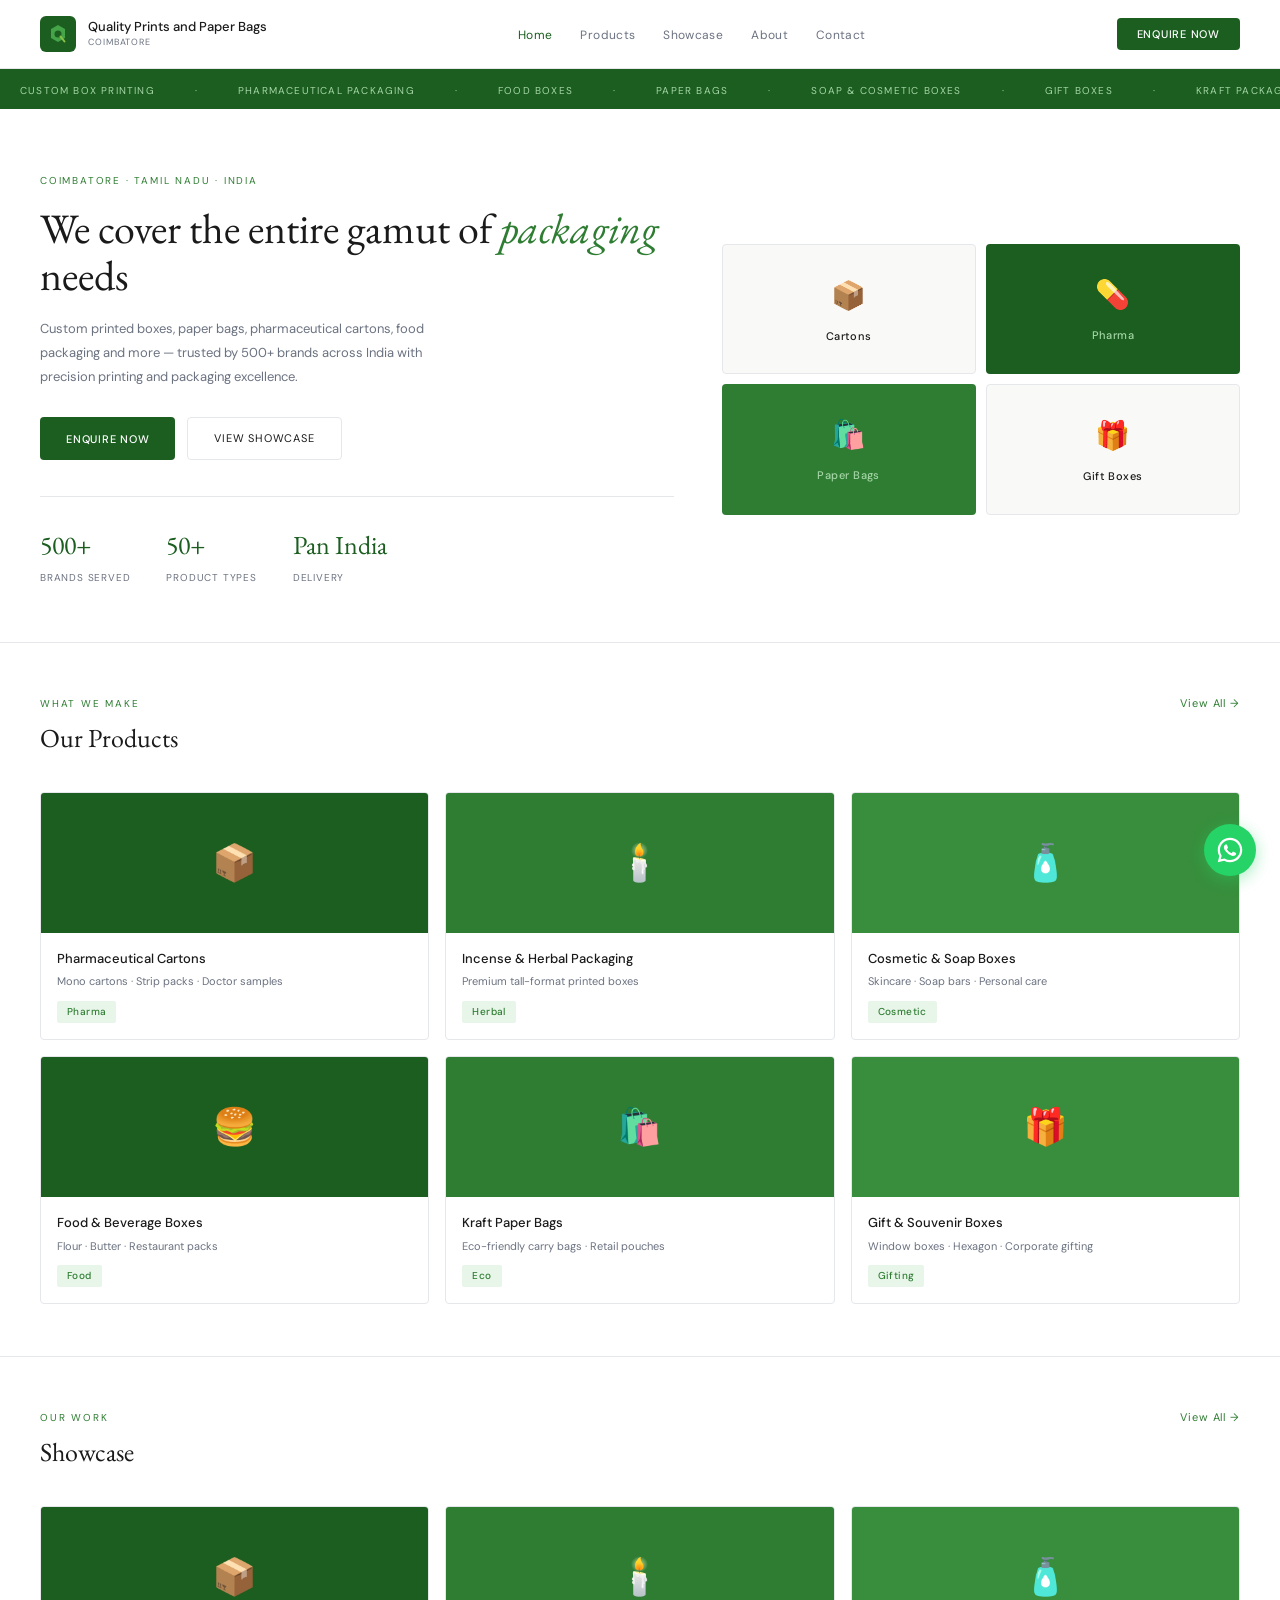
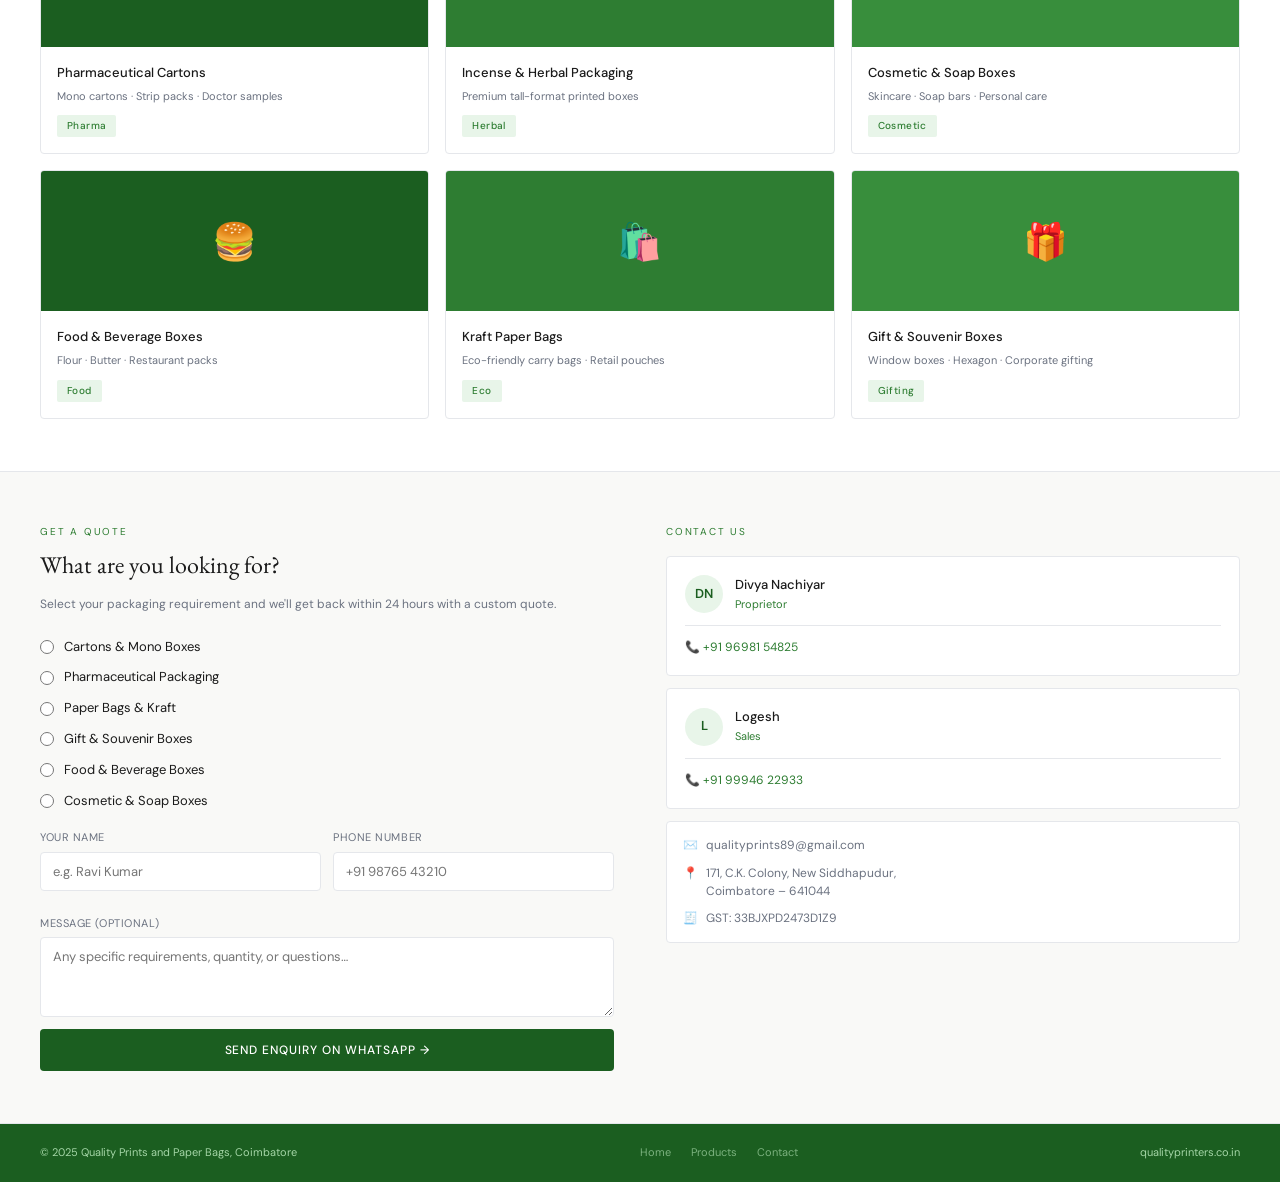
==== index.html @ d717780f "Redesign: multi-page site with products, showcase, about, contact" ====
<!DOCTYPE html>
<html lang="en">
<head>
<meta charset="UTF-8"/>
<meta name="viewport" content="width=device-width,initial-scale=1.0"/>
<title>Quality Prints and Paper Bags | Custom Packaging Coimbatore</title>
<meta name="description" content="Quality Prints and Paper Bags, Coimbatore — Custom printed boxes, pharmaceutical cartons, paper bags, food packaging and more. Trusted by 500+ brands across India."/>
<meta name="keywords" content="custom packaging coimbatore, printed boxes, pharmaceutical cartons, paper bags, kraft bags, gift boxes, food packaging, soap boxes, cosmetic boxes"/>
<meta property="og:title" content="Quality Prints and Paper Bags | Custom Packaging Coimbatore"/>
<meta property="og:description" content="Custom printed boxes, pharmaceutical cartons, paper bags and more — trusted by 500+ brands across India."/>
<meta property="og:type" content="website"/>
<meta property="og:url" content="https://qualityprinters.co.in/"/>
<meta property="og:image" content="https://qualityprinters.co.in/assets/images/og-cover.jpg"/>
<link rel="canonical" href="https://qualityprinters.co.in/"/>
<link href="https://fonts.googleapis.com/css2?family=EB+Garamond:ital,wght@0,400;0,500;1,400&family=DM+Sans:wght@300;400;500&display=swap" rel="stylesheet"/>
<link rel="stylesheet" href="assets/css/style.css"/>
</head>
<body>

<!-- NAV -->
<nav>
  <a class="nav-logo" href="index.html">
    <div class="logo-mark">
      <svg viewBox="0 0 22 22" fill="none" aria-hidden="true">
        <path d="M11 2L18 6V15L11 19L4 15V6Z" fill="#4CAF50" opacity="0.85"/>
        <circle cx="11" cy="11" r="3.5" fill="#1B5E20"/>
        <path d="M13.5 13.5L17.5 18.5" stroke="#8BC34A" stroke-width="2" stroke-linecap="round"/>
      </svg>
    </div>
    <div class="brand-text">
      <div class="name">Quality Prints and Paper Bags</div>
      <div class="sub">Coimbatore</div>
    </div>
  </a>
  <ul class="nav-links">
    <li><a href="index.html">Home</a></li>
    <li><a href="products.html">Products</a></li>
    <li><a href="showcase.html">Showcase</a></li>
    <li><a href="about.html">About</a></li>
    <li><a href="contact.html">Contact</a></li>
  </ul>
  <button class="nav-cta" data-scroll="enquiry">Enquire Now</button>
  <button class="nav-hamburger" id="hamburger" aria-label="Open menu">
    <span></span><span></span><span></span>
  </button>
</nav>

<!-- MOBILE OVERLAY -->
<div class="nav-overlay" id="navOverlay">
  <a href="index.html">Home</a>
  <a href="products.html">Products</a>
  <a href="showcase.html">Showcase</a>
  <a href="about.html">About</a>
  <a href="contact.html">Contact</a>
  <a href="contact.html" class="nav-cta">Enquire Now</a>
</div>

<!-- TICKER -->
<div class="ticker" aria-hidden="true">
  <div class="ticker-inner">
    <span>Custom Box Printing</span><span>·</span>
    <span>Pharmaceutical Packaging</span><span>·</span>
    <span>Food Boxes</span><span>·</span>
    <span>Paper Bags</span><span>·</span>
    <span>Soap &amp; Cosmetic Boxes</span><span>·</span>
    <span>Gift Boxes</span><span>·</span>
    <span>Kraft Packaging</span><span>·</span>
    <span>Enterprise Bulk Orders</span><span>·</span>
    <!-- duplicate for seamless loop -->
    <span>Custom Box Printing</span><span>·</span>
    <span>Pharmaceutical Packaging</span><span>·</span>
    <span>Food Boxes</span><span>·</span>
    <span>Paper Bags</span><span>·</span>
    <span>Soap &amp; Cosmetic Boxes</span><span>·</span>
    <span>Gift Boxes</span><span>·</span>
    <span>Kraft Packaging</span><span>·</span>
    <span>Enterprise Bulk Orders</span><span>·</span>
  </div>
</div>

<!-- HERO -->
<section class="hero">
  <div>
    <div class="hero-label">Coimbatore · Tamil Nadu · India</div>
    <h1>We cover the entire gamut of <em>packaging</em> needs</h1>
    <p>Custom printed boxes, paper bags, pharmaceutical cartons, food packaging and more — trusted by 500+ brands across India with precision printing and packaging excellence.</p>
    <div class="hero-btns">
      <button class="btn-fill" data-scroll="enquiry">Enquire Now</button>
      <a class="btn-outline" href="showcase.html">View Showcase</a>
    </div>
    <div class="hero-stats">
      <div><div class="stat-num">500+</div><div class="stat-label">Brands Served</div></div>
      <div><div class="stat-num">50+</div><div class="stat-label">Product Types</div></div>
      <div><div class="stat-num">Pan India</div><div class="stat-label">Delivery</div></div>
    </div>
  </div>
  <div class="hero-tiles" aria-hidden="true">
    <div class="tile light"><div class="tile-icon">📦</div><div class="tile-label">Cartons</div></div>
    <div class="tile dark1"><div class="tile-icon">💊</div><div class="tile-label">Pharma</div></div>
    <div class="tile dark2"><div class="tile-icon">🛍️</div><div class="tile-label">Paper Bags</div></div>
    <div class="tile light"><div class="tile-icon">🎁</div><div class="tile-label">Gift Boxes</div></div>
  </div>
</section>

<!-- PRODUCTS PREVIEW -->
<section class="showcase" id="products">
  <div class="section-header">
    <div>
      <div class="section-label">What We Make</div>
      <div class="section-title">Our Products</div>
    </div>
    <a class="view-all" href="products.html">View All →</a>
  </div>
  <div class="card-grid">
    <div class="product-card">
      <div class="card-img" style="background:#1B5E20;">📦</div>
      <div class="card-body">
        <div class="card-title">Pharmaceutical Cartons</div>
        <div class="card-sub">Mono cartons · Strip packs · Doctor samples</div>
        <span class="card-tag">Pharma</span>
      </div>
    </div>
    <div class="product-card">
      <div class="card-img" style="background:#2E7D32;">🕯️</div>
      <div class="card-body">
        <div class="card-title">Incense &amp; Herbal Packaging</div>
        <div class="card-sub">Premium tall-format printed boxes</div>
        <span class="card-tag">Herbal</span>
      </div>
    </div>
    <div class="product-card">
      <div class="card-img" style="background:#388E3C;">🧴</div>
      <div class="card-body">
        <div class="card-title">Cosmetic &amp; Soap Boxes</div>
        <div class="card-sub">Skincare · Soap bars · Personal care</div>
        <span class="card-tag">Cosmetic</span>
      </div>
    </div>
    <div class="product-card">
      <div class="card-img" style="background:#1B5E20;">🍔</div>
      <div class="card-body">
        <div class="card-title">Food &amp; Beverage Boxes</div>
        <div class="card-sub">Flour · Butter · Restaurant packs</div>
        <span class="card-tag">Food</span>
      </div>
    </div>
    <div class="product-card">
      <div class="card-img" style="background:#2E7D32;">🛍️</div>
      <div class="card-body">
        <div class="card-title">Kraft Paper Bags</div>
        <div class="card-sub">Eco-friendly carry bags · Retail pouches</div>
        <span class="card-tag">Eco</span>
      </div>
    </div>
    <div class="product-card">
      <div class="card-img" style="background:#388E3C;">🎁</div>
      <div class="card-body">
        <div class="card-title">Gift &amp; Souvenir Boxes</div>
        <div class="card-sub">Window boxes · Hexagon · Corporate gifting</div>
        <span class="card-tag">Gifting</span>
      </div>
    </div>
  </div>
</section>

<!-- SHOWCASE PREVIEW -->
<section class="showcase" id="showcase">
  <div class="section-header">
    <div>
      <div class="section-label">Our Work</div>
      <div class="section-title">Showcase</div>
    </div>
    <a class="view-all" href="showcase.html">View All →</a>
  </div>
  <div class="card-grid">
    <div class="product-card">
      <div class="card-img" style="background:#1B5E20;">📦</div>
      <div class="card-body">
        <div class="card-title">Pharmaceutical Cartons</div>
        <div class="card-sub">Mono cartons · Strip packs · Doctor samples</div>
        <span class="card-tag">Pharma</span>
      </div>
    </div>
    <div class="product-card">
      <div class="card-img" style="background:#2E7D32;">🕯️</div>
      <div class="card-body">
        <div class="card-title">Incense &amp; Herbal Packaging</div>
        <div class="card-sub">Premium tall-format printed boxes</div>
        <span class="card-tag">Herbal</span>
      </div>
    </div>
    <div class="product-card">
      <div class="card-img" style="background:#388E3C;">🧴</div>
      <div class="card-body">
        <div class="card-title">Cosmetic &amp; Soap Boxes</div>
        <div class="card-sub">Skincare · Soap bars · Personal care</div>
        <span class="card-tag">Cosmetic</span>
      </div>
    </div>
    <div class="product-card">
      <div class="card-img" style="background:#1B5E20;">🍔</div>
      <div class="card-body">
        <div class="card-title">Food &amp; Beverage Boxes</div>
        <div class="card-sub">Flour · Butter · Restaurant packs</div>
        <span class="card-tag">Food</span>
      </div>
    </div>
    <div class="product-card">
      <div class="card-img" style="background:#2E7D32;">🛍️</div>
      <div class="card-body">
        <div class="card-title">Kraft Paper Bags</div>
        <div class="card-sub">Eco-friendly carry bags · Retail pouches</div>
        <span class="card-tag">Eco</span>
      </div>
    </div>
    <div class="product-card">
      <div class="card-img" style="background:#388E3C;">🎁</div>
      <div class="card-body">
        <div class="card-title">Gift &amp; Souvenir Boxes</div>
        <div class="card-sub">Window boxes · Hexagon · Corporate gifting</div>
        <span class="card-tag">Gifting</span>
      </div>
    </div>
  </div>
</section>

<!-- ENQUIRY -->
<section class="enquiry" id="enquiry">
  <div class="enq-form">
    <div class="section-label">Get a Quote</div>
    <h2>What are you looking for?</h2>
    <p>Select your packaging requirement and we'll get back within 24 hours with a custom quote.</p>
    <form id="enquiryForm" novalidate>
      <div class="radio-list">
        <label><input type="radio" name="cat" value="Cartons &amp; Mono Boxes"> Cartons &amp; Mono Boxes</label>
        <label><input type="radio" name="cat" value="Pharmaceutical Packaging"> Pharmaceutical Packaging</label>
        <label><input type="radio" name="cat" value="Paper Bags &amp; Kraft"> Paper Bags &amp; Kraft</label>
        <label><input type="radio" name="cat" value="Gift &amp; Souvenir Boxes"> Gift &amp; Souvenir Boxes</label>
        <label><input type="radio" name="cat" value="Food &amp; Beverage Boxes"> Food &amp; Beverage Boxes</label>
        <label><input type="radio" name="cat" value="Cosmetic &amp; Soap Boxes"> Cosmetic &amp; Soap Boxes</label>
      </div>
      <div class="form-row">
        <div class="form-group">
          <label for="enqName">Your Name</label>
          <input type="text" id="enqName" placeholder="e.g. Ravi Kumar" required/>
        </div>
        <div class="form-group">
          <label for="enqPhone">Phone Number</label>
          <input type="tel" id="enqPhone" placeholder="+91 98765 43210"/>
        </div>
      </div>
      <div class="form-group">
        <label for="enqMsg">Message (optional)</label>
        <textarea id="enqMsg" placeholder="Any specific requirements, quantity, or questions…"></textarea>
      </div>
      <button type="submit" class="enq-submit">Send Enquiry on WhatsApp →</button>
    </form>
  </div>
  <div class="contact-col">
    <div class="section-label">Contact Us</div>
    <div class="person-card">
      <div class="person-top">
        <div class="avatar">DN</div>
        <div>
          <div class="person-name">Divya Nachiyar</div>
          <div class="person-role">Proprietor</div>
        </div>
      </div>
      <div class="contact-detail">
        📞 <a href="tel:+919698154825">+91 96981 54825</a>
      </div>
    </div>
    <div class="person-card">
      <div class="person-top">
        <div class="avatar">L</div>
        <div>
          <div class="person-name">Logesh</div>
          <div class="person-role">Sales</div>
        </div>
      </div>
      <div class="contact-detail">
        📞 <a href="tel:+919994622933">+91 99946 22933</a>
      </div>
    </div>
    <div class="info-card">
      <div class="info-row">✉️ <span><a href="mailto:qualityprints89@gmail.com">qualityprints89@gmail.com</a></span></div>
      <div class="info-row">📍 <span>171, C.K. Colony, New Siddhapudur,<br>Coimbatore – 641044</span></div>
      <div class="info-row">🧾 <span>GST: 33BJXPD2473D1Z9</span></div>
    </div>
  </div>
</section>

<!-- FOOTER -->
<footer>
  <div class="copy">© 2025 Quality Prints and Paper Bags, Coimbatore</div>
  <div class="footer-middle">
    <a class="footer-link" href="index.html">Home</a>
    <a class="footer-link" href="products.html">Products</a>
    <a class="footer-link" href="contact.html">Contact</a>
  </div>
  <div class="domain">qualityprinters.co.in</div>
</footer>

<!-- FLOATING WHATSAPP -->
<a class="wa-float" href="https://wa.me/919698154825" target="_blank" rel="noopener" aria-label="Chat on WhatsApp">
  <svg viewBox="0 0 32 32" xmlns="http://www.w3.org/2000/svg">
    <path d="M16 2C8.268 2 2 8.268 2 16c0 2.494.658 4.833 1.806 6.858L2 30l7.348-1.778A13.93 13.93 0 0016 30c7.732 0 14-6.268 14-14S23.732 2 16 2zm0 25.5a11.44 11.44 0 01-5.838-1.601l-.42-.25-4.36 1.055 1.085-4.25-.274-.436A11.453 11.453 0 014.5 16C4.5 9.648 9.648 4.5 16 4.5S27.5 9.648 27.5 16 22.352 27.5 16 27.5zm6.29-8.48c-.344-.172-2.04-1.006-2.355-1.12-.315-.115-.545-.172-.775.173-.23.344-.888 1.12-1.09 1.35-.2.23-.4.258-.744.086-.344-.172-1.452-.535-2.765-1.705-1.022-.912-1.712-2.038-1.912-2.382-.2-.344-.021-.53.15-.701.155-.155.344-.402.516-.603.172-.201.23-.344.344-.573.115-.23.058-.43-.029-.602-.086-.172-.775-1.87-1.062-2.562-.28-.672-.563-.58-.775-.59-.2-.009-.43-.011-.66-.011-.23 0-.602.086-.917.43-.315.344-1.204 1.176-1.204 2.868s1.232 3.327 1.404 3.556c.172.23 2.426 3.703 5.877 5.193.82.354 1.46.566 1.96.724.823.262 1.572.225 2.164.137.66-.099 2.04-.833 2.328-1.637.287-.803.287-1.492.2-1.636-.086-.143-.315-.23-.66-.402z"/>
  </svg>
</a>

<script src="assets/js/main.js"></script>
</body>
</html>
---- assets/css/style.css ----
/* ============================================================
   Quality Prints and Paper Bags — Main Stylesheet
   ============================================================ */

/* RESET & BASE */
*,*::before,*::after{box-sizing:border-box;margin:0;padding:0}

:root{
  --green:#1B5E20;
  --green2:#2E7D32;
  --green3:#388E3C;
  --greenlight:#E8F5E9;
  --greenmid:#A5D6A7;
  --text:#1a1a1a;
  --muted:#6b7280;
  --border:#e5e7eb;
  --bg:#f9f9f7;
  --white:#ffffff;
  --shadow:0 1px 3px rgba(0,0,0,.08),0 4px 16px rgba(0,0,0,.04);
  --radius:4px;
  --transition:0.2s ease;
}

html{scroll-behavior:smooth}
body{
  font-family:'EB Garamond',Georgia,serif;
  color:var(--text);
  background:var(--white);
  line-height:1.6;
  -webkit-font-smoothing:antialiased;
}

img{max-width:100%;height:auto;display:block}
a{text-decoration:none;color:inherit}

/* UTILITY */
.container{max-width:1140px;margin:0 auto;padding:0 40px}
.section-label{
  font-family:'DM Sans',sans-serif;
  font-size:10px;
  letter-spacing:0.18em;
  color:var(--green2);
  text-transform:uppercase;
  margin-bottom:6px;
}
.section-title{font-size:26px;font-weight:400;color:var(--text)}
.section-header{display:flex;justify-content:space-between;align-items:baseline;margin-bottom:32px}
.view-all{
  font-family:'DM Sans',sans-serif;
  font-size:11px;
  color:var(--green2);
  letter-spacing:0.08em;
  cursor:pointer;
  transition:opacity var(--transition);
}
.view-all:hover{opacity:0.7}

/* BUTTONS */
.btn-fill{
  background:var(--green);
  color:var(--white);
  font-family:'DM Sans',sans-serif;
  font-weight:500;
  font-size:11px;
  padding:12px 26px;
  letter-spacing:0.07em;
  border:none;
  cursor:pointer;
  text-transform:uppercase;
  border-radius:var(--radius);
  transition:background var(--transition);
  display:inline-block;
}
.btn-fill:hover{background:var(--green2)}

.btn-outline{
  background:transparent;
  color:var(--text);
  font-family:'DM Sans',sans-serif;
  font-size:11px;
  padding:12px 26px;
  letter-spacing:0.07em;
  border:1px solid var(--border);
  cursor:pointer;
  text-transform:uppercase;
  border-radius:var(--radius);
  transition:border-color var(--transition),color var(--transition);
  display:inline-block;
}
.btn-outline:hover{border-color:var(--green);color:var(--green)}

/* ============================================================
   NAV
   ============================================================ */
nav{
  display:flex;
  align-items:center;
  justify-content:space-between;
  padding:16px 40px;
  border-bottom:1px solid var(--border);
  background:var(--white);
  position:sticky;
  top:0;
  z-index:100;
}
.nav-logo{display:flex;align-items:center;gap:12px;text-decoration:none}
.logo-mark{
  width:36px;height:36px;
  background:var(--green);
  border-radius:6px;
  display:flex;align-items:center;justify-content:center;
  flex-shrink:0;
}
.logo-mark svg{width:22px;height:22px}
.brand-text .name{
  font-family:'DM Sans',sans-serif;
  font-weight:500;font-size:13px;
  color:var(--text);line-height:1.2;
}
.brand-text .sub{
  font-family:'DM Sans',sans-serif;
  font-size:9px;color:var(--muted);
  letter-spacing:0.1em;text-transform:uppercase;
}
.nav-links{display:flex;gap:28px;list-style:none}
.nav-links a{
  font-family:'DM Sans',sans-serif;
  font-size:12px;color:var(--muted);
  letter-spacing:0.03em;
  transition:color var(--transition);
}
.nav-links a:hover,.nav-links a.active{color:var(--green)}
.nav-cta{
  background:var(--green);color:var(--white);
  font-family:'DM Sans',sans-serif;font-weight:500;
  font-size:11px;padding:9px 20px;
  letter-spacing:0.07em;border:none;
  cursor:pointer;text-transform:uppercase;
  border-radius:var(--radius);
  transition:background var(--transition);
}
.nav-cta:hover{background:var(--green2)}

/* Hamburger */
.nav-hamburger{
  display:none;
  flex-direction:column;gap:5px;
  cursor:pointer;padding:4px;background:none;border:none;
}
.nav-hamburger span{
  display:block;width:22px;height:2px;
  background:var(--text);border-radius:2px;
  transition:transform var(--transition),opacity var(--transition);
}
.nav-hamburger.open span:nth-child(1){transform:translateY(7px) rotate(45deg)}
.nav-hamburger.open span:nth-child(2){opacity:0}
.nav-hamburger.open span:nth-child(3){transform:translateY(-7px) rotate(-45deg)}

/* Mobile overlay */
.nav-overlay{
  display:none;
  position:fixed;inset:0;
  background:var(--white);
  z-index:99;
  flex-direction:column;
  align-items:center;
  justify-content:center;
  gap:36px;
}
.nav-overlay.open{display:flex}
.nav-overlay a{
  font-family:'EB Garamond',serif;
  font-size:28px;color:var(--text);
  transition:color var(--transition);
}
.nav-overlay a:hover{color:var(--green)}
.nav-overlay .nav-cta{font-size:13px;padding:14px 36px}

/* ============================================================
   TICKER
   ============================================================ */
.ticker{background:var(--green);padding:7px 0;overflow:hidden;white-space:nowrap}
.ticker-inner{
  display:inline-flex;
  animation:ticker-scroll 32s linear infinite;
}
.ticker-inner:hover{animation-play-state:paused}
.ticker span{
  font-family:'DM Sans',sans-serif;
  font-size:10px;color:var(--greenmid);
  letter-spacing:0.12em;text-transform:uppercase;
  padding:0 20px;
}
@keyframes ticker-scroll{
  0%{transform:translateX(0)}
  100%{transform:translateX(-50%)}
}

/* ============================================================
   HERO
   ============================================================ */
.hero{
  display:grid;
  grid-template-columns:1.1fr 0.9fr;
  gap:48px;align-items:center;
  padding:64px 40px 56px;
  border-bottom:1px solid var(--border);
}
.hero-label{
  font-family:'DM Sans',sans-serif;
  font-size:10px;letter-spacing:0.18em;
  color:var(--green2);text-transform:uppercase;
  margin-bottom:16px;
}
.hero h1{font-size:42px;font-weight:400;line-height:1.12;color:var(--text);margin-bottom:18px}
.hero h1 em{color:var(--green2);font-style:italic}
.hero > div > p{
  font-family:'DM Sans',sans-serif;
  font-size:13px;color:var(--muted);
  line-height:1.85;margin-bottom:28px;max-width:420px;
}
.hero-btns{display:flex;gap:12px;flex-wrap:wrap}
.hero-stats{
  display:flex;gap:36px;
  margin-top:36px;padding-top:28px;
  border-top:1px solid var(--border);
  flex-wrap:wrap;
}
.stat-num{font-size:26px;font-weight:400;color:var(--green)}
.stat-label{
  font-family:'DM Sans',sans-serif;
  font-size:10px;color:var(--muted);
  letter-spacing:0.08em;text-transform:uppercase;margin-top:3px;
}
.hero-tiles{display:grid;grid-template-columns:1fr 1fr;gap:10px}
.tile{border-radius:var(--radius);padding:28px 14px;text-align:center}
.tile.light{background:var(--bg);border:1px solid var(--border)}
.tile.dark1{background:var(--green)}
.tile.dark2{background:var(--green2)}
.tile.dark3{background:var(--green3)}
.tile-icon{font-size:28px;margin-bottom:10px}
.tile-label{
  font-family:'DM Sans',sans-serif;
  font-size:11px;font-weight:500;letter-spacing:0.04em;
}
.tile.light .tile-label{color:var(--text)}
.tile.dark1 .tile-label,.tile.dark2 .tile-label,.tile.dark3 .tile-label{color:var(--greenmid)}

/* ============================================================
   PRODUCT / SHOWCASE CARDS
   ============================================================ */
.card-grid{display:grid;grid-template-columns:repeat(3,1fr);gap:16px}

.product-card{
  border:1px solid var(--border);
  border-radius:var(--radius);
  overflow:hidden;
  transition:box-shadow var(--transition),transform var(--transition);
}
.product-card:hover{box-shadow:var(--shadow);transform:translateY(-2px)}

.card-img{
  height:140px;
  display:flex;align-items:center;justify-content:center;
  font-size:36px;
}
.card-body{padding:16px}
.card-title{
  font-family:'DM Sans',sans-serif;
  font-size:13px;font-weight:500;
  color:var(--text);margin-bottom:4px;
}
.card-sub{font-family:'DM Sans',sans-serif;font-size:11px;color:var(--muted)}
.card-tag{
  display:inline-block;margin-top:10px;
  font-family:'DM Sans',sans-serif;
  font-size:10px;font-weight:500;
  color:var(--green2);background:var(--greenlight);
  padding:3px 10px;letter-spacing:0.04em;
  border-radius:2px;
}

/* ============================================================
   SHOWCASE SECTION
   ============================================================ */
.showcase{padding:52px 40px;border-bottom:1px solid var(--border)}

/* Filter buttons */
.filter-bar{display:flex;gap:8px;flex-wrap:wrap;margin-bottom:28px}
.filter-btn{
  font-family:'DM Sans',sans-serif;
  font-size:11px;letter-spacing:0.06em;
  padding:7px 16px;
  border:1px solid var(--border);
  background:var(--white);
  color:var(--muted);
  cursor:pointer;
  border-radius:var(--radius);
  transition:all var(--transition);
  text-transform:uppercase;
}
.filter-btn:hover,.filter-btn.active{
  background:var(--green);
  color:var(--white);
  border-color:var(--green);
}

/* ============================================================
   ENQUIRY SECTION
   ============================================================ */
.enquiry{
  display:grid;grid-template-columns:1fr 1fr;
  gap:52px;padding:52px 40px;
  background:var(--bg);border-bottom:1px solid var(--border);
}
.enq-form h2{font-size:24px;font-weight:400;color:var(--text);margin-bottom:10px}
.enq-form > p{
  font-family:'DM Sans',sans-serif;
  font-size:12px;color:var(--muted);
  line-height:1.7;margin-bottom:22px;
}
.radio-list{display:flex;flex-direction:column;gap:10px;margin-bottom:18px}
.radio-list label{
  font-family:'DM Sans',sans-serif;
  font-size:13px;color:var(--text);
  display:flex;align-items:center;gap:10px;cursor:pointer;
}
.radio-list input[type=radio]{accent-color:var(--green);width:14px;height:14px;flex-shrink:0}

.form-row{display:grid;grid-template-columns:1fr 1fr;gap:12px;margin-bottom:12px}
.form-group{display:flex;flex-direction:column;gap:5px;margin-bottom:12px}
.form-group label{
  font-family:'DM Sans',sans-serif;
  font-size:11px;color:var(--muted);letter-spacing:0.05em;text-transform:uppercase;
}
.form-group input,.form-group textarea{
  font-family:'DM Sans',sans-serif;font-size:13px;
  color:var(--text);background:var(--white);
  border:1px solid var(--border);
  padding:10px 12px;border-radius:var(--radius);
  outline:none;transition:border-color var(--transition);
  width:100%;
}
.form-group input:focus,.form-group textarea:focus{border-color:var(--green)}
.form-group textarea{resize:vertical;min-height:80px}

.enq-submit{
  width:100%;background:var(--green);color:var(--white);
  font-family:'DM Sans',sans-serif;font-weight:500;
  font-size:12px;padding:13px;
  letter-spacing:0.08em;border:none;
  cursor:pointer;text-transform:uppercase;
  border-radius:var(--radius);
  transition:background var(--transition);
}
.enq-submit:hover{background:var(--green2)}

/* Contact column */
.contact-col .section-label{margin-bottom:16px}
.person-card{
  background:var(--white);border:1px solid var(--border);
  border-radius:var(--radius);padding:18px;margin-bottom:12px;
}
.person-top{
  display:flex;align-items:center;gap:12px;
  padding-bottom:12px;margin-bottom:12px;
  border-bottom:1px solid var(--border);
}
.avatar{
  width:38px;height:38px;min-width:38px;
  border-radius:50%;background:var(--greenlight);
  display:flex;align-items:center;justify-content:center;
  font-family:'DM Sans',sans-serif;font-weight:600;
  font-size:13px;color:var(--green);
}
.person-name{font-family:'DM Sans',sans-serif;font-size:13px;font-weight:500;color:var(--text)}
.person-role{font-family:'DM Sans',sans-serif;font-size:11px;color:var(--green2)}
.contact-detail{font-family:'DM Sans',sans-serif;font-size:12px;color:var(--muted)}
.contact-detail a{color:var(--green2);transition:opacity var(--transition)}
.contact-detail a:hover{opacity:0.75}

.info-card{
  background:var(--white);border:1px solid var(--border);
  border-radius:var(--radius);padding:14px 16px;
  display:flex;flex-direction:column;gap:9px;
}
.info-row{
  font-family:'DM Sans',sans-serif;font-size:12px;
  color:var(--muted);display:flex;align-items:flex-start;gap:8px;
}
.info-row span{line-height:1.5}

/* ============================================================
   ABOUT PAGE
   ============================================================ */
.page-hero{
  padding:52px 40px 44px;
  border-bottom:1px solid var(--border);
  background:var(--bg);
}
.page-hero h1{font-size:36px;font-weight:400;color:var(--text);margin-bottom:12px}
.page-hero p{
  font-family:'DM Sans',sans-serif;font-size:13px;
  color:var(--muted);max-width:560px;line-height:1.8;
}

.about-story{
  display:grid;grid-template-columns:1fr 1fr;
  gap:52px;padding:52px 40px;
  border-bottom:1px solid var(--border);
  align-items:center;
}
.about-story-text h2{font-size:28px;font-weight:400;margin-bottom:16px}
.about-story-text p{
  font-family:'DM Sans',sans-serif;font-size:13px;
  color:var(--muted);line-height:1.85;margin-bottom:14px;
}
.about-visual{
  background:var(--greenlight);border-radius:var(--radius);
  padding:48px;text-align:center;font-size:64px;
}

.why-section{padding:52px 40px;background:var(--bg);border-bottom:1px solid var(--border)}
.why-grid{display:grid;grid-template-columns:repeat(4,1fr);gap:20px;margin-top:32px}
.why-card{
  background:var(--white);border:1px solid var(--border);
  border-radius:var(--radius);padding:24px 20px;
}
.why-icon{font-size:28px;margin-bottom:12px}
.why-title{
  font-family:'DM Sans',sans-serif;font-size:13px;font-weight:500;
  color:var(--text);margin-bottom:8px;
}
.why-text{font-family:'DM Sans',sans-serif;font-size:12px;color:var(--muted);line-height:1.7}

.team-section{padding:52px 40px;border-bottom:1px solid var(--border)}
.team-grid{display:grid;grid-template-columns:repeat(3,1fr);gap:20px;margin-top:32px}
.team-card{
  border:1px solid var(--border);border-radius:var(--radius);
  padding:28px 20px;text-align:center;
}
.team-avatar{
  width:64px;height:64px;border-radius:50%;
  background:var(--greenlight);
  display:flex;align-items:center;justify-content:center;
  font-family:'DM Sans',sans-serif;font-weight:600;
  font-size:20px;color:var(--green);
  margin:0 auto 14px;
}
.team-name{font-family:'DM Sans',sans-serif;font-size:14px;font-weight:500;margin-bottom:4px}
.team-role{font-family:'DM Sans',sans-serif;font-size:11px;color:var(--green2);margin-bottom:10px}
.team-info{font-family:'DM Sans',sans-serif;font-size:12px;color:var(--muted)}

/* ============================================================
   PRODUCTS PAGE
   ============================================================ */
.products-section{padding:52px 40px;border-bottom:1px solid var(--border)}
.product-card-full{
  border:1px solid var(--border);border-radius:var(--radius);
  overflow:hidden;margin-bottom:20px;
  display:grid;grid-template-columns:200px 1fr;
}
.product-card-full .card-img{height:auto;min-height:160px}
.product-card-full .card-body{padding:24px}
.product-desc{
  font-family:'DM Sans',sans-serif;font-size:12px;
  color:var(--muted);line-height:1.8;margin:10px 0 16px;
}
.product-features{
  list-style:none;display:flex;flex-wrap:wrap;gap:8px;margin-bottom:16px;
}
.product-features li{
  font-family:'DM Sans',sans-serif;font-size:11px;
  color:var(--green2);background:var(--greenlight);
  padding:3px 10px;border-radius:2px;
}
.btn-wa{
  background:#25D366;color:var(--white);
  font-family:'DM Sans',sans-serif;font-weight:500;
  font-size:11px;padding:10px 20px;
  letter-spacing:0.06em;border:none;
  cursor:pointer;text-transform:uppercase;
  border-radius:var(--radius);
  transition:background var(--transition);
  display:inline-flex;align-items:center;gap:8px;
}
.btn-wa:hover{background:#1ebe5d}

/* ============================================================
   FOOTER
   ============================================================ */
footer{
  background:var(--green);padding:20px 40px;
  display:flex;justify-content:space-between;align-items:center;
  flex-wrap:wrap;gap:12px;
}
footer .copy{font-family:'DM Sans',sans-serif;font-size:11px;color:var(--greenmid)}
footer .domain{font-family:'DM Sans',sans-serif;font-size:11px;color:var(--greenmid)}
.footer-middle{display:flex;gap:20px;align-items:center}
.footer-link{
  font-family:'DM Sans',sans-serif;font-size:11px;
  color:var(--greenmid);opacity:0.7;
  transition:opacity var(--transition);
}
.footer-link:hover{opacity:1}

/* ============================================================
   FLOATING WHATSAPP BUTTON
   ============================================================ */
.wa-float{
  position:fixed;bottom:24px;right:24px;
  width:52px;height:52px;border-radius:50%;
  background:#25D366;
  display:flex;align-items:center;justify-content:center;
  box-shadow:0 4px 16px rgba(37,211,102,0.4);
  z-index:200;
  cursor:pointer;
  transition:transform var(--transition),box-shadow var(--transition);
  text-decoration:none;
}
.wa-float:hover{transform:scale(1.08);box-shadow:0 6px 20px rgba(37,211,102,0.5)}
.wa-float svg{width:28px;height:28px;fill:var(--white)}

/* ============================================================
   PAGE SECTIONS — products.html hero, contact.html map area
   ============================================================ */
.map-placeholder{
  background:var(--greenlight);
  border:1px solid var(--border);
  border-radius:var(--radius);
  height:220px;
  display:flex;align-items:center;justify-content:center;
  font-family:'DM Sans',sans-serif;font-size:13px;
  color:var(--muted);text-align:center;
  margin-top:12px;
}

/* ============================================================
   RESPONSIVE
   ============================================================ */
@media(max-width:900px){
  .why-grid{grid-template-columns:repeat(2,1fr)}
  .team-grid{grid-template-columns:1fr 1fr}
}

@media(max-width:768px){
  nav{padding:14px 20px}
  .nav-links,.nav-cta{display:none}
  .nav-hamburger{display:flex}

  .hero{
    grid-template-columns:1fr;
    padding:36px 20px 40px;
    gap:32px;
  }
  .hero h1{font-size:30px}
  .hero-stats{gap:24px}

  .showcase,.products-section,.enquiry,
  .about-story,.why-section,.team-section,
  .page-hero{padding:36px 20px}

  .card-grid{grid-template-columns:repeat(2,1fr)}

  .enquiry{
    grid-template-columns:1fr;
    gap:32px;
  }
  .about-story{grid-template-columns:1fr}
  .about-visual{display:none}
  .why-grid{grid-template-columns:1fr 1fr}
  .team-grid{grid-template-columns:1fr}

  .product-card-full{grid-template-columns:1fr}
  .product-card-full .card-img{height:120px}

  .form-row{grid-template-columns:1fr}

  footer{padding:16px 20px;flex-direction:column;text-align:center}
  .footer-middle{justify-content:center}
}

@media(max-width:480px){
  .card-grid{grid-template-columns:1fr}
  .hero-tiles{grid-template-columns:1fr 1fr}
  .why-grid{grid-template-columns:1fr}
  .hero-btns{flex-direction:column}
  .hero-btns .btn-fill,.hero-btns .btn-outline{text-align:center}
}
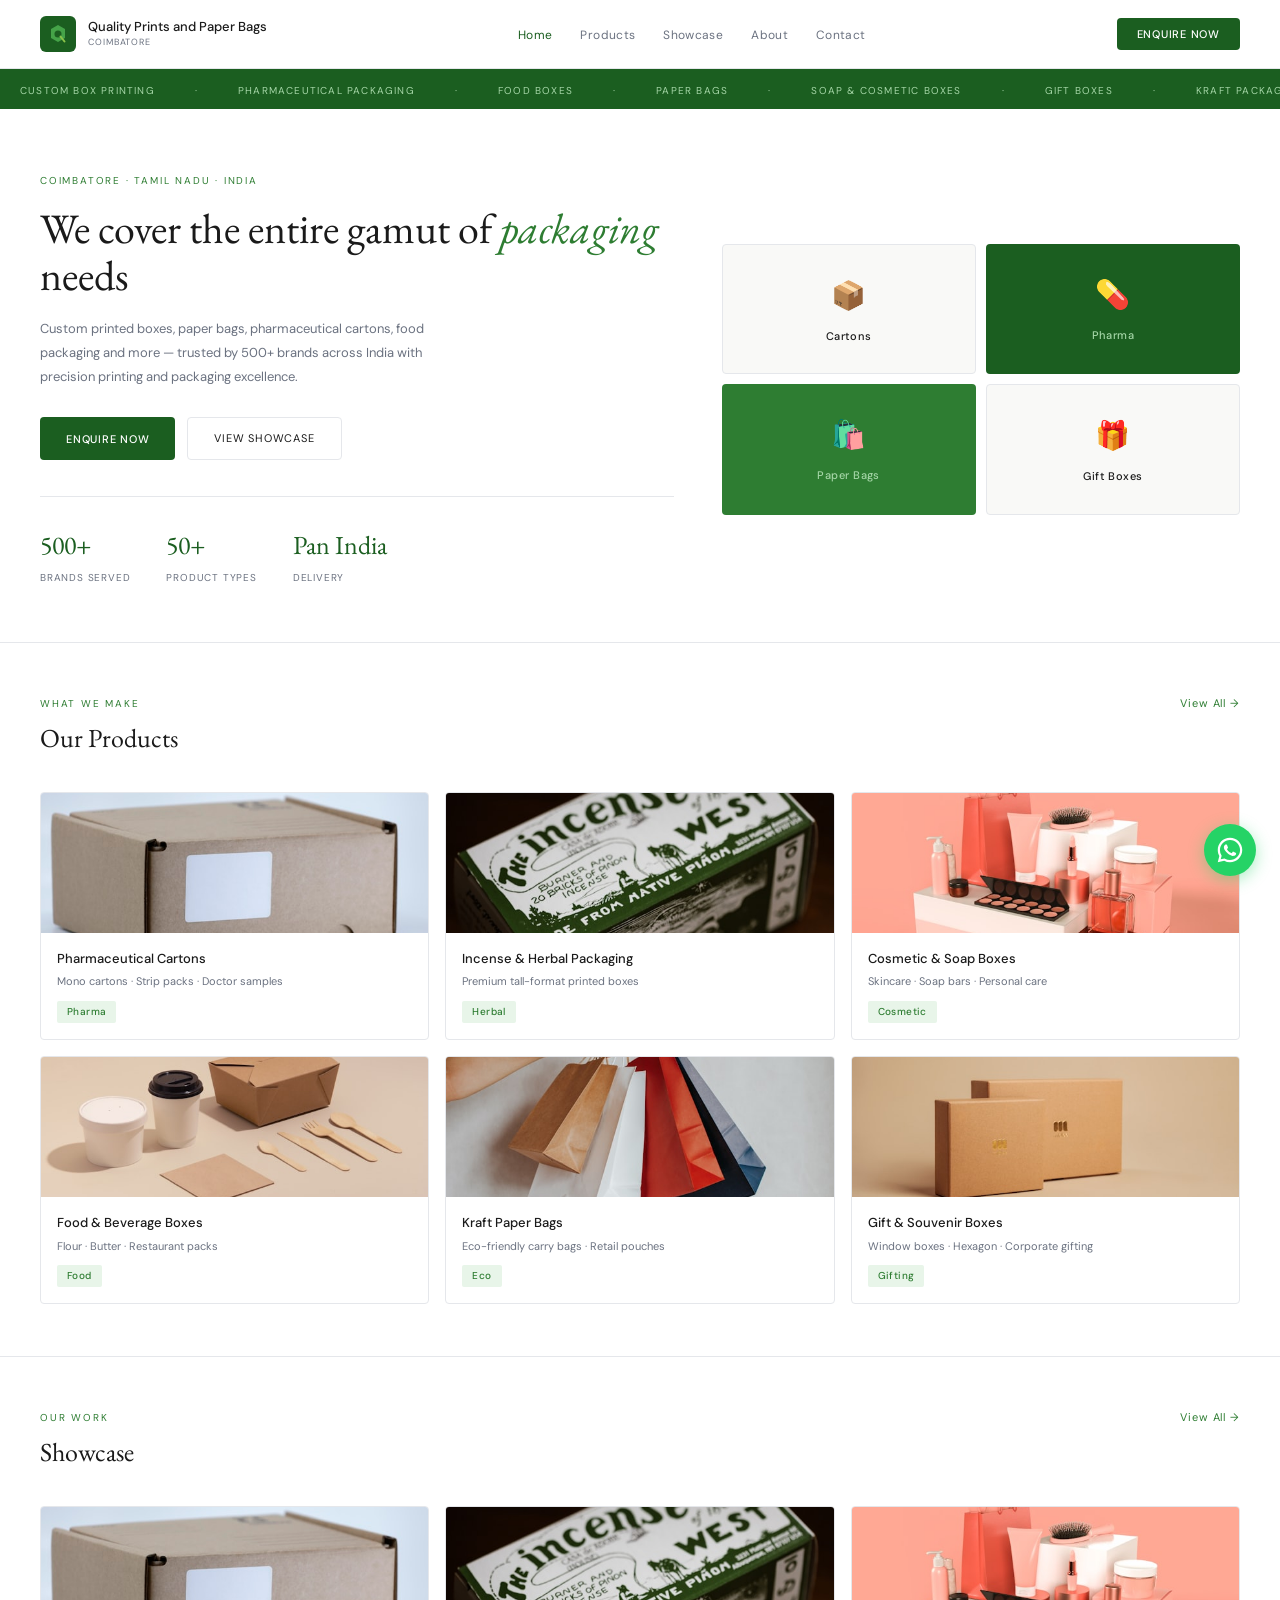
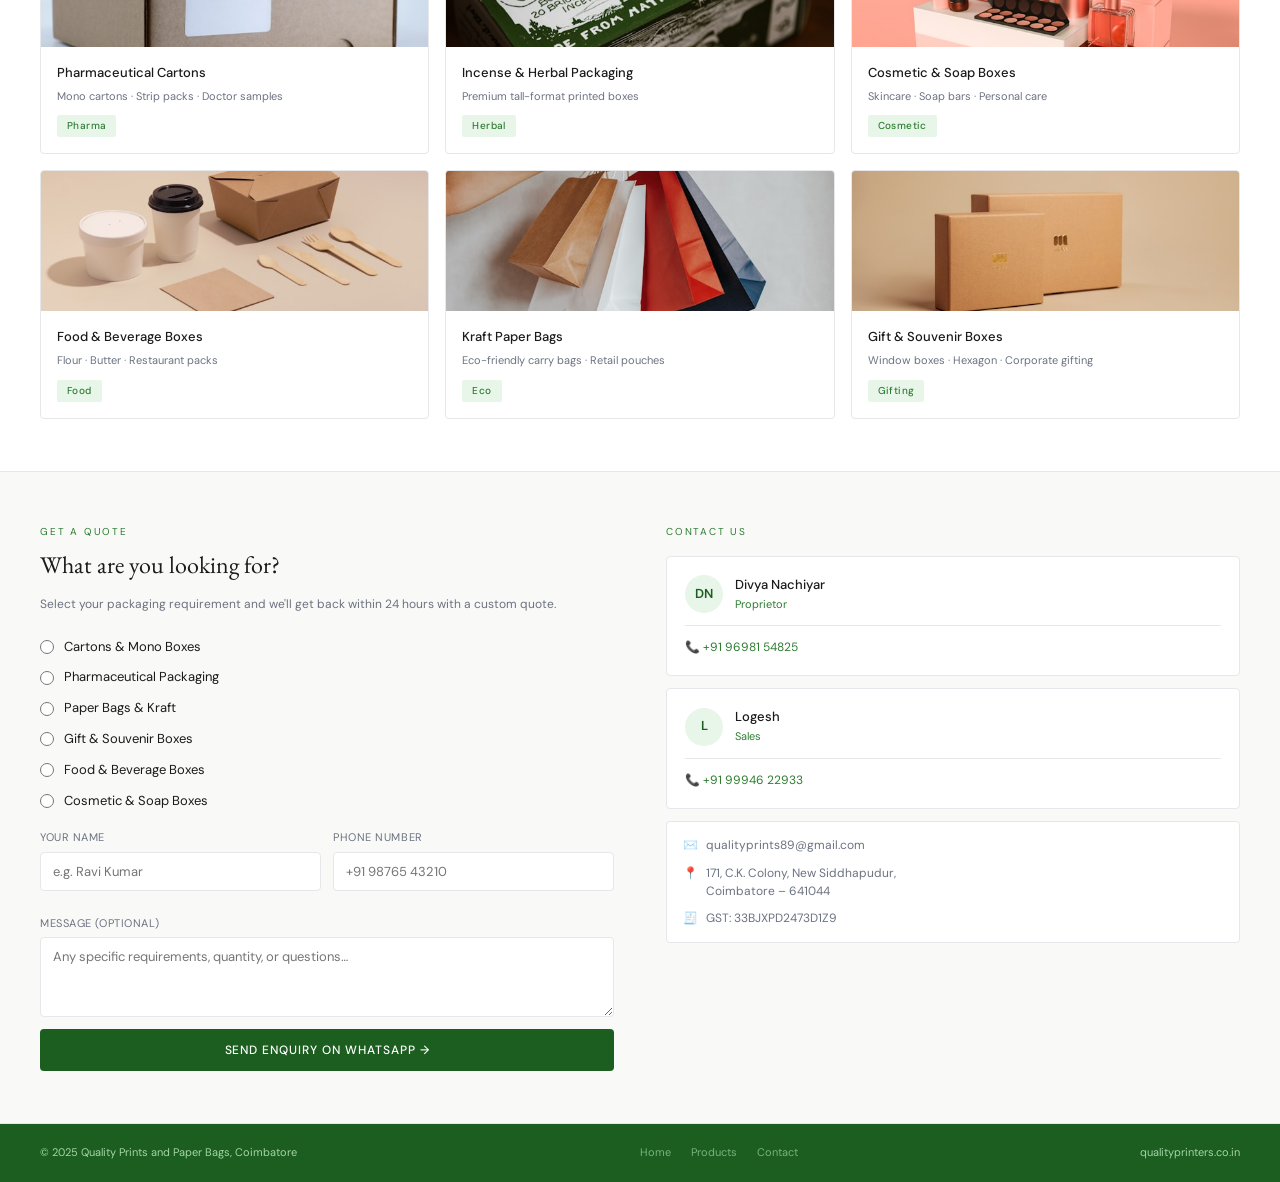
==== commit dfc41372: "Add real product photos to all cards (Unsplash, royalty-free)" ====
--- a/index.html
+++ b/index.html
@@ -1,8 +1,9 @@
-<!DOCTYPE html>
+﻿<!DOCTYPE html>
 <html lang="en">
 <head>
 <meta charset="UTF-8"/>
 <meta name="viewport" content="width=device-width,initial-scale=1.0"/>
+<meta name="google-site-verification" content="zQbJFf5h-yKwgG4ZIX8KVKbvY1u_C2QKNH0RUx8UALA" />
 <title>Quality Prints and Paper Bags | Custom Packaging Coimbatore</title>
 <meta name="description" content="Quality Prints and Paper Bags, Coimbatore — Custom printed boxes, pharmaceutical cartons, paper bags, food packaging and more. Trusted by 500+ brands across India."/>
 <meta name="keywords" content="custom packaging coimbatore, printed boxes, pharmaceutical cartons, paper bags, kraft bags, gift boxes, food packaging, soap boxes, cosmetic boxes"/>
@@ -14,6 +15,14 @@
 <link rel="canonical" href="https://qualityprinters.co.in/"/>
 <link href="https://fonts.googleapis.com/css2?family=EB+Garamond:ital,wght@0,400;0,500;1,400&family=DM+Sans:wght@300;400;500&display=swap" rel="stylesheet"/>
 <link rel="stylesheet" href="assets/css/style.css"/>
+<!-- Google tag (gtag.js) -->
+<script async src="https://www.googletagmanager.com/gtag/js?id=G-1MWSBVW110"></script>
+<script>
+  window.dataLayer = window.dataLayer || [];
+  function gtag(){dataLayer.push(arguments);}
+  gtag('js', new Date());
+  gtag('config', 'G-1MWSBVW110');
+</script>
 </head>
 <body>
 
@@ -113,7 +122,7 @@
   </div>
   <div class="card-grid">
     <div class="product-card">
-      <div class="card-img" style="background:#1B5E20;">📦</div>
+      <div class="card-img" style="background:#1B5E20;padding:0"><img src="assets/images/pharma-cartons.jpg" alt="Pharmaceutical Cartons" loading="lazy" style="width:100%;height:100%;object-fit:cover;display:block"/></div>
       <div class="card-body">
         <div class="card-title">Pharmaceutical Cartons</div>
         <div class="card-sub">Mono cartons · Strip packs · Doctor samples</div>
@@ -121,7 +130,7 @@
       </div>
     </div>
     <div class="product-card">
-      <div class="card-img" style="background:#2E7D32;">🕯️</div>
+      <div class="card-img" style="background:#2E7D32;padding:0"><img src="assets/images/herbal-packaging.jpg" alt="Incense and Herbal Packaging" loading="lazy" style="width:100%;height:100%;object-fit:cover;display:block"/></div>
       <div class="card-body">
         <div class="card-title">Incense &amp; Herbal Packaging</div>
         <div class="card-sub">Premium tall-format printed boxes</div>
@@ -129,7 +138,7 @@
       </div>
     </div>
     <div class="product-card">
-      <div class="card-img" style="background:#388E3C;">🧴</div>
+      <div class="card-img" style="background:#388E3C;padding:0"><img src="assets/images/cosmetic-boxes.jpg" alt="Cosmetic and Soap Boxes" loading="lazy" style="width:100%;height:100%;object-fit:cover;display:block"/></div>
       <div class="card-body">
         <div class="card-title">Cosmetic &amp; Soap Boxes</div>
         <div class="card-sub">Skincare · Soap bars · Personal care</div>
@@ -137,7 +146,7 @@
       </div>
     </div>
     <div class="product-card">
-      <div class="card-img" style="background:#1B5E20;">🍔</div>
+      <div class="card-img" style="background:#1B5E20;padding:0"><img src="assets/images/food-boxes.jpg" alt="Food and Beverage Boxes" loading="lazy" style="width:100%;height:100%;object-fit:cover;display:block"/></div>
       <div class="card-body">
         <div class="card-title">Food &amp; Beverage Boxes</div>
         <div class="card-sub">Flour · Butter · Restaurant packs</div>
@@ -145,7 +154,7 @@
       </div>
     </div>
     <div class="product-card">
-      <div class="card-img" style="background:#2E7D32;">🛍️</div>
+      <div class="card-img" style="background:#2E7D32;padding:0"><img src="assets/images/kraft-bags.jpg" alt="Kraft Paper Bags" loading="lazy" style="width:100%;height:100%;object-fit:cover;display:block"/></div>
       <div class="card-body">
         <div class="card-title">Kraft Paper Bags</div>
         <div class="card-sub">Eco-friendly carry bags · Retail pouches</div>
@@ -153,7 +162,7 @@
       </div>
     </div>
     <div class="product-card">
-      <div class="card-img" style="background:#388E3C;">🎁</div>
+      <div class="card-img" style="background:#388E3C;padding:0"><img src="assets/images/gift-boxes.jpg" alt="Gift and Souvenir Boxes" loading="lazy" style="width:100%;height:100%;object-fit:cover;display:block"/></div>
       <div class="card-body">
         <div class="card-title">Gift &amp; Souvenir Boxes</div>
         <div class="card-sub">Window boxes · Hexagon · Corporate gifting</div>
@@ -174,7 +183,7 @@
   </div>
   <div class="card-grid">
     <div class="product-card">
-      <div class="card-img" style="background:#1B5E20;">📦</div>
+      <div class="card-img" style="background:#1B5E20;padding:0"><img src="assets/images/pharma-cartons.jpg" alt="Pharmaceutical Cartons" loading="lazy" style="width:100%;height:100%;object-fit:cover;display:block"/></div>
       <div class="card-body">
         <div class="card-title">Pharmaceutical Cartons</div>
         <div class="card-sub">Mono cartons · Strip packs · Doctor samples</div>
@@ -182,7 +191,7 @@
       </div>
     </div>
     <div class="product-card">
-      <div class="card-img" style="background:#2E7D32;">🕯️</div>
+      <div class="card-img" style="background:#2E7D32;padding:0"><img src="assets/images/herbal-packaging.jpg" alt="Incense and Herbal Packaging" loading="lazy" style="width:100%;height:100%;object-fit:cover;display:block"/></div>
       <div class="card-body">
         <div class="card-title">Incense &amp; Herbal Packaging</div>
         <div class="card-sub">Premium tall-format printed boxes</div>
@@ -190,7 +199,7 @@
       </div>
     </div>
     <div class="product-card">
-      <div class="card-img" style="background:#388E3C;">🧴</div>
+      <div class="card-img" style="background:#388E3C;padding:0"><img src="assets/images/cosmetic-boxes.jpg" alt="Cosmetic and Soap Boxes" loading="lazy" style="width:100%;height:100%;object-fit:cover;display:block"/></div>
       <div class="card-body">
         <div class="card-title">Cosmetic &amp; Soap Boxes</div>
         <div class="card-sub">Skincare · Soap bars · Personal care</div>
@@ -198,7 +207,7 @@
       </div>
     </div>
     <div class="product-card">
-      <div class="card-img" style="background:#1B5E20;">🍔</div>
+      <div class="card-img" style="background:#1B5E20;padding:0"><img src="assets/images/food-boxes.jpg" alt="Food and Beverage Boxes" loading="lazy" style="width:100%;height:100%;object-fit:cover;display:block"/></div>
       <div class="card-body">
         <div class="card-title">Food &amp; Beverage Boxes</div>
         <div class="card-sub">Flour · Butter · Restaurant packs</div>
@@ -206,7 +215,7 @@
       </div>
     </div>
     <div class="product-card">
-      <div class="card-img" style="background:#2E7D32;">🛍️</div>
+      <div class="card-img" style="background:#2E7D32;padding:0"><img src="assets/images/kraft-bags.jpg" alt="Kraft Paper Bags" loading="lazy" style="width:100%;height:100%;object-fit:cover;display:block"/></div>
       <div class="card-body">
         <div class="card-title">Kraft Paper Bags</div>
         <div class="card-sub">Eco-friendly carry bags · Retail pouches</div>
@@ -214,7 +223,7 @@
       </div>
     </div>
     <div class="product-card">
-      <div class="card-img" style="background:#388E3C;">🎁</div>
+      <div class="card-img" style="background:#388E3C;padding:0"><img src="assets/images/gift-boxes.jpg" alt="Gift and Souvenir Boxes" loading="lazy" style="width:100%;height:100%;object-fit:cover;display:block"/></div>
       <div class="card-body">
         <div class="card-title">Gift &amp; Souvenir Boxes</div>
         <div class="card-sub">Window boxes · Hexagon · Corporate gifting</div>
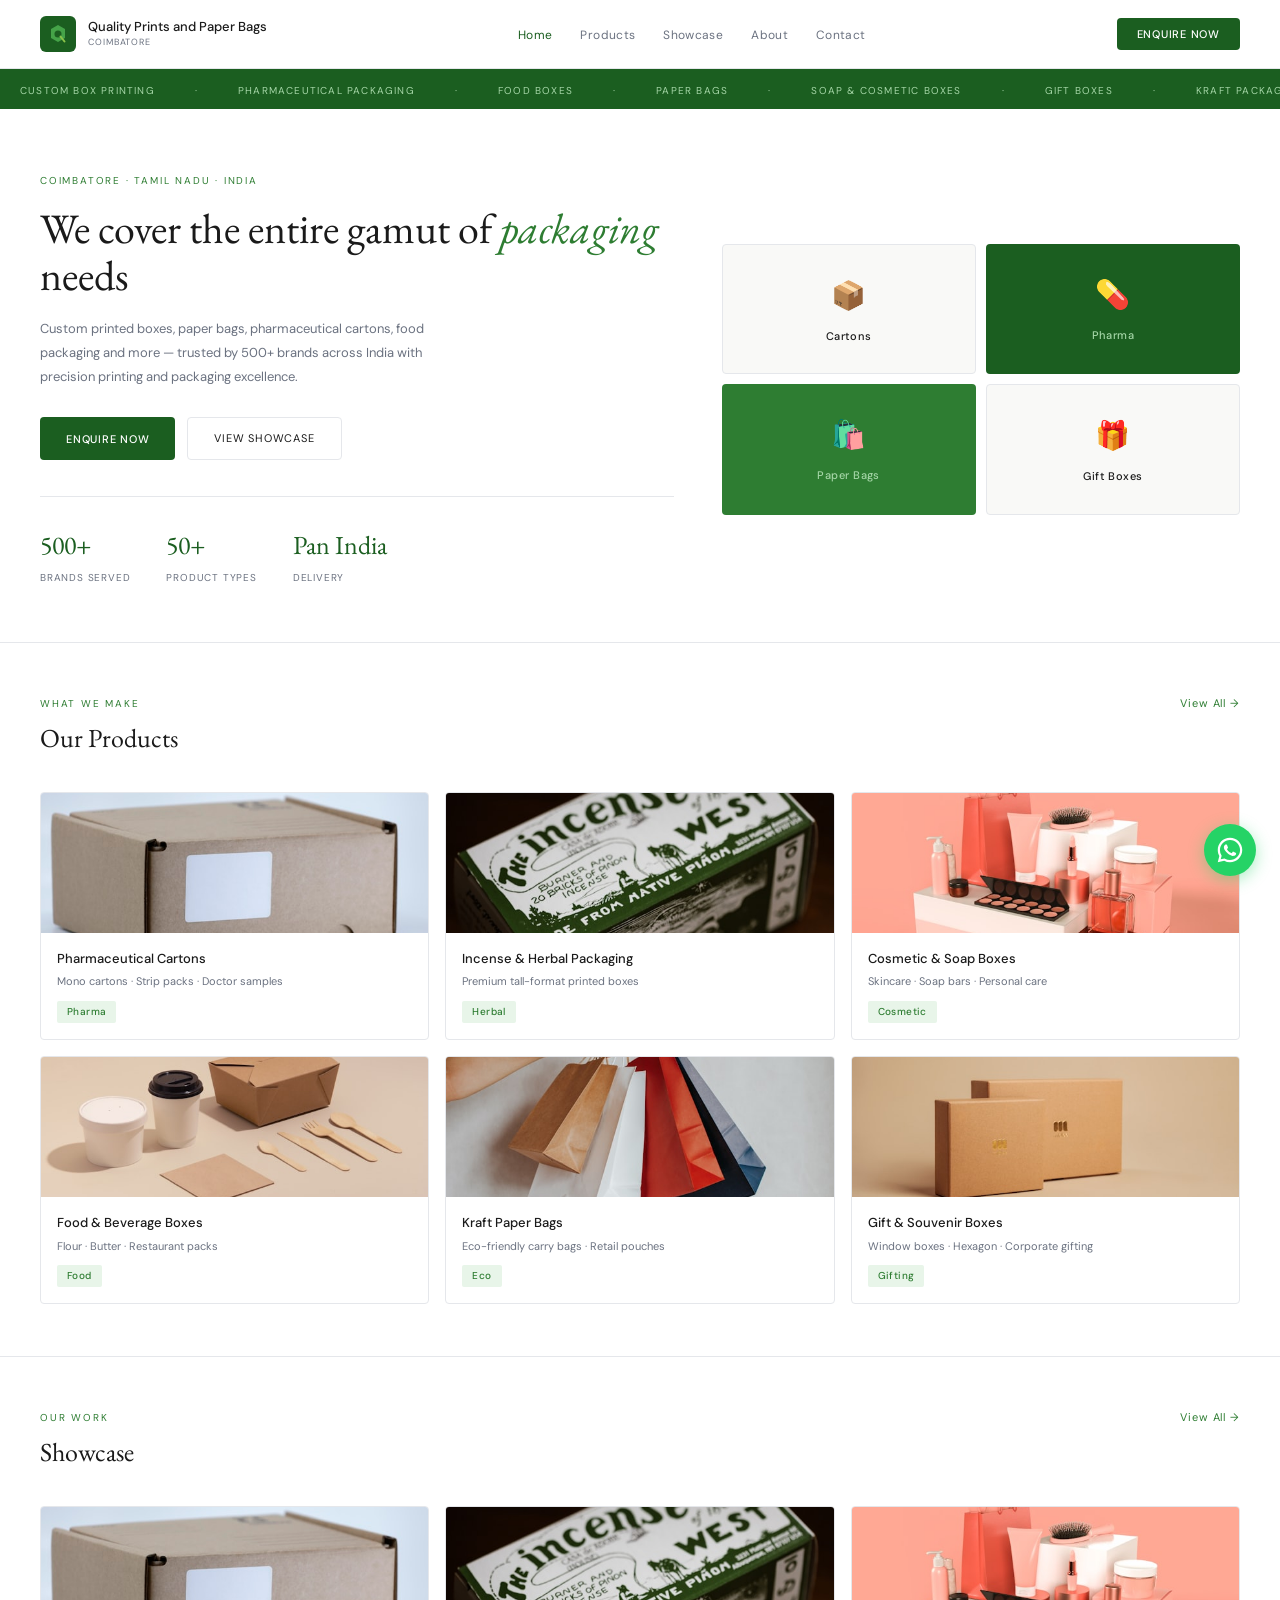
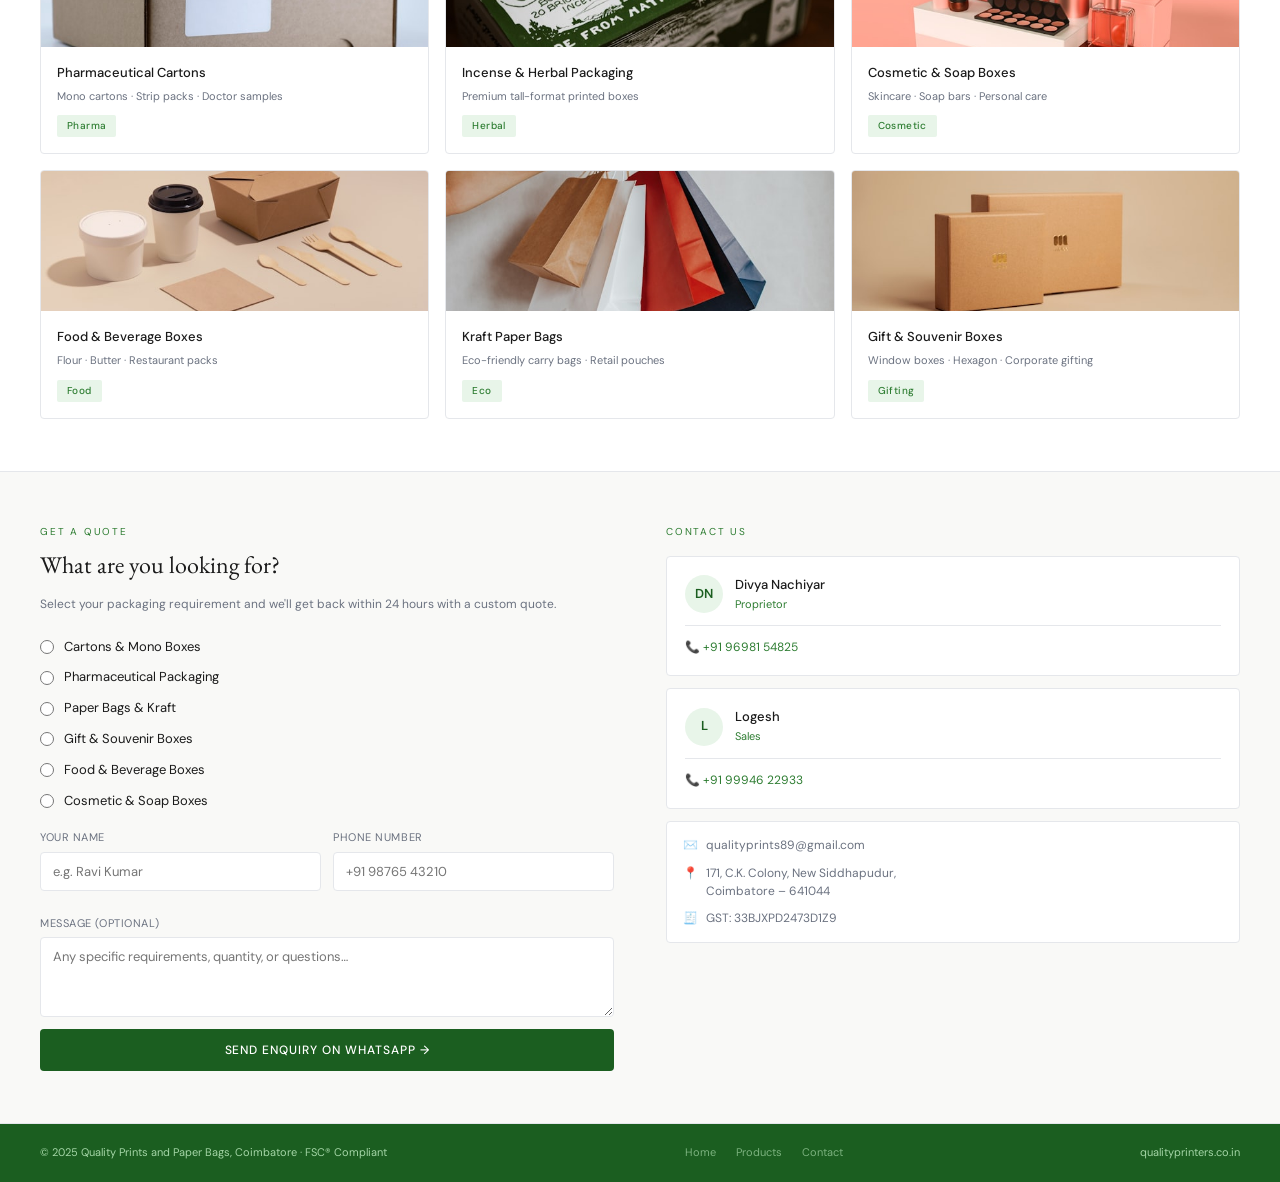
==== commit a91ff75f: "Add FSC compliance across site: about page, ticker, footer, FAQ and schema" ====
--- a/index.html
+++ b/index.html
@@ -1,4 +1,4 @@
-﻿<!DOCTYPE html>
+<!DOCTYPE html>
 <html lang="en">
 <head>
 <meta charset="UTF-8"/>
@@ -14,6 +14,9 @@
 <meta property="og:image" content="https://qualityprinters.co.in/assets/images/og-cover.jpg"/>
 <link rel="canonical" href="https://qualityprinters.co.in/"/>
 <link href="https://fonts.googleapis.com/css2?family=EB+Garamond:ital,wght@0,400;0,500;1,400&family=DM+Sans:wght@300;400;500&display=swap" rel="stylesheet"/>
+<link rel="icon" type="image/svg+xml" href="assets/images/favicon.svg"/>
+<link rel="icon" type="image/png" sizes="32x32" href="assets/images/favicon-32.png"/>
+<link rel="apple-touch-icon" href="assets/images/apple-touch-icon.png"/>
 <link rel="stylesheet" href="assets/css/style.css"/>
 <!-- Google tag (gtag.js) -->
 <script async src="https://www.googletagmanager.com/gtag/js?id=G-1MWSBVW110"></script>
@@ -22,6 +25,46 @@
   function gtag(){dataLayer.push(arguments);}
   gtag('js', new Date());
   gtag('config', 'G-1MWSBVW110');
+</script>
+<script type="application/ld+json">
+{
+  "@context": "https://schema.org",
+  "@type": "LocalBusiness",
+  "@id": "https://qualityprinters.co.in/#business",
+  "name": "Quality Prints and Paper Bags",
+  "description": "Custom printing and packaging manufacturer in Coimbatore — pharmaceutical mono cartons, printed boxes, kraft paper bags, cosmetic and soap boxes, food packaging and gift boxes. FSC compliant — responsibly sourced paper and board. Trusted by 500+ brands across India.",
+  "url": "https://qualityprinters.co.in/",
+  "telephone": "+919698154825",
+  "email": "qualityprints89@gmail.com",
+  "image": "https://qualityprinters.co.in/assets/images/og-cover.jpg",
+  "priceRange": "₹₹",
+  "address": {
+    "@type": "PostalAddress",
+    "streetAddress": "171, C.K. Colony, New Siddhapudur",
+    "addressLocality": "Coimbatore",
+    "addressRegion": "Tamil Nadu",
+    "postalCode": "641044",
+    "addressCountry": "IN"
+  },
+  "geo": {
+    "@type": "GeoCoordinates",
+    "latitude": 11.0224822,
+    "longitude": 76.972878
+  },
+  "hasMap": "https://www.google.com/maps/place/Quality+Prints+%26+Paper+Bags/@11.0224822,76.972878,17z",
+  "openingHoursSpecification": {
+    "@type": "OpeningHoursSpecification",
+    "dayOfWeek": ["Monday","Tuesday","Wednesday","Thursday","Friday","Saturday"],
+    "opens": "09:00",
+    "closes": "19:00"
+  },
+  "founder": {
+    "@type": "Person",
+    "name": "Divya Nachiyar"
+  },
+  "areaServed": "IN",
+  "sameAs": []
+}
 </script>
 </head>
 <body>
@@ -74,7 +117,7 @@
     <span>Soap &amp; Cosmetic Boxes</span><span>·</span>
     <span>Gift Boxes</span><span>·</span>
     <span>Kraft Packaging</span><span>·</span>
-    <span>Enterprise Bulk Orders</span><span>·</span>
+    <span>Enterprise Bulk Orders</span><span>·</span><span>FSC® Compliant Materials</span><span>·</span>
     <!-- duplicate for seamless loop -->
     <span>Custom Box Printing</span><span>·</span>
     <span>Pharmaceutical Packaging</span><span>·</span>
@@ -83,7 +126,7 @@
     <span>Soap &amp; Cosmetic Boxes</span><span>·</span>
     <span>Gift Boxes</span><span>·</span>
     <span>Kraft Packaging</span><span>·</span>
-    <span>Enterprise Bulk Orders</span><span>·</span>
+    <span>Enterprise Bulk Orders</span><span>·</span><span>FSC® Compliant Materials</span><span>·</span>
   </div>
 </div>
 
@@ -301,7 +344,7 @@
 
 <!-- FOOTER -->
 <footer>
-  <div class="copy">© 2025 Quality Prints and Paper Bags, Coimbatore</div>
+  <div class="copy">© 2025 Quality Prints and Paper Bags, Coimbatore · FSC® Compliant</div>
   <div class="footer-middle">
     <a class="footer-link" href="index.html">Home</a>
     <a class="footer-link" href="products.html">Products</a>
--- a/assets/css/style.css
+++ b/assets/css/style.css
@@ -587,3 +587,24 @@
   .hero-btns{flex-direction:column}
   .hero-btns .btn-fill,.hero-btns .btn-outline{text-align:center}
 }
+
+/* FAQ */
+.faq{max-width:840px;margin:0 auto;padding:56px 40px 72px}
+.faq h2{font-size:26px;font-weight:400;margin-bottom:24px}
+.faq-item{border:1px solid var(--border);border-radius:var(--radius);margin-bottom:10px;background:var(--white)}
+.faq-item summary{
+  cursor:pointer;list-style:none;display:flex;justify-content:space-between;align-items:center;
+  padding:16px 20px;font-size:17px;color:var(--text);
+}
+.faq-item summary::-webkit-details-marker{display:none}
+.faq-item summary::after{
+  content:'+';font-family:'DM Sans',sans-serif;font-size:18px;color:var(--green2);
+  margin-left:16px;transition:transform var(--transition);
+}
+.faq-item[open] summary::after{transform:rotate(45deg)}
+.faq-item[open] summary{color:var(--green)}
+.faq-item p{
+  padding:0 20px 16px;font-family:'DM Sans',sans-serif;font-size:14px;
+  color:var(--muted);line-height:1.7;
+}
+@media(max-width:640px){.faq{padding:40px 20px 56px}}
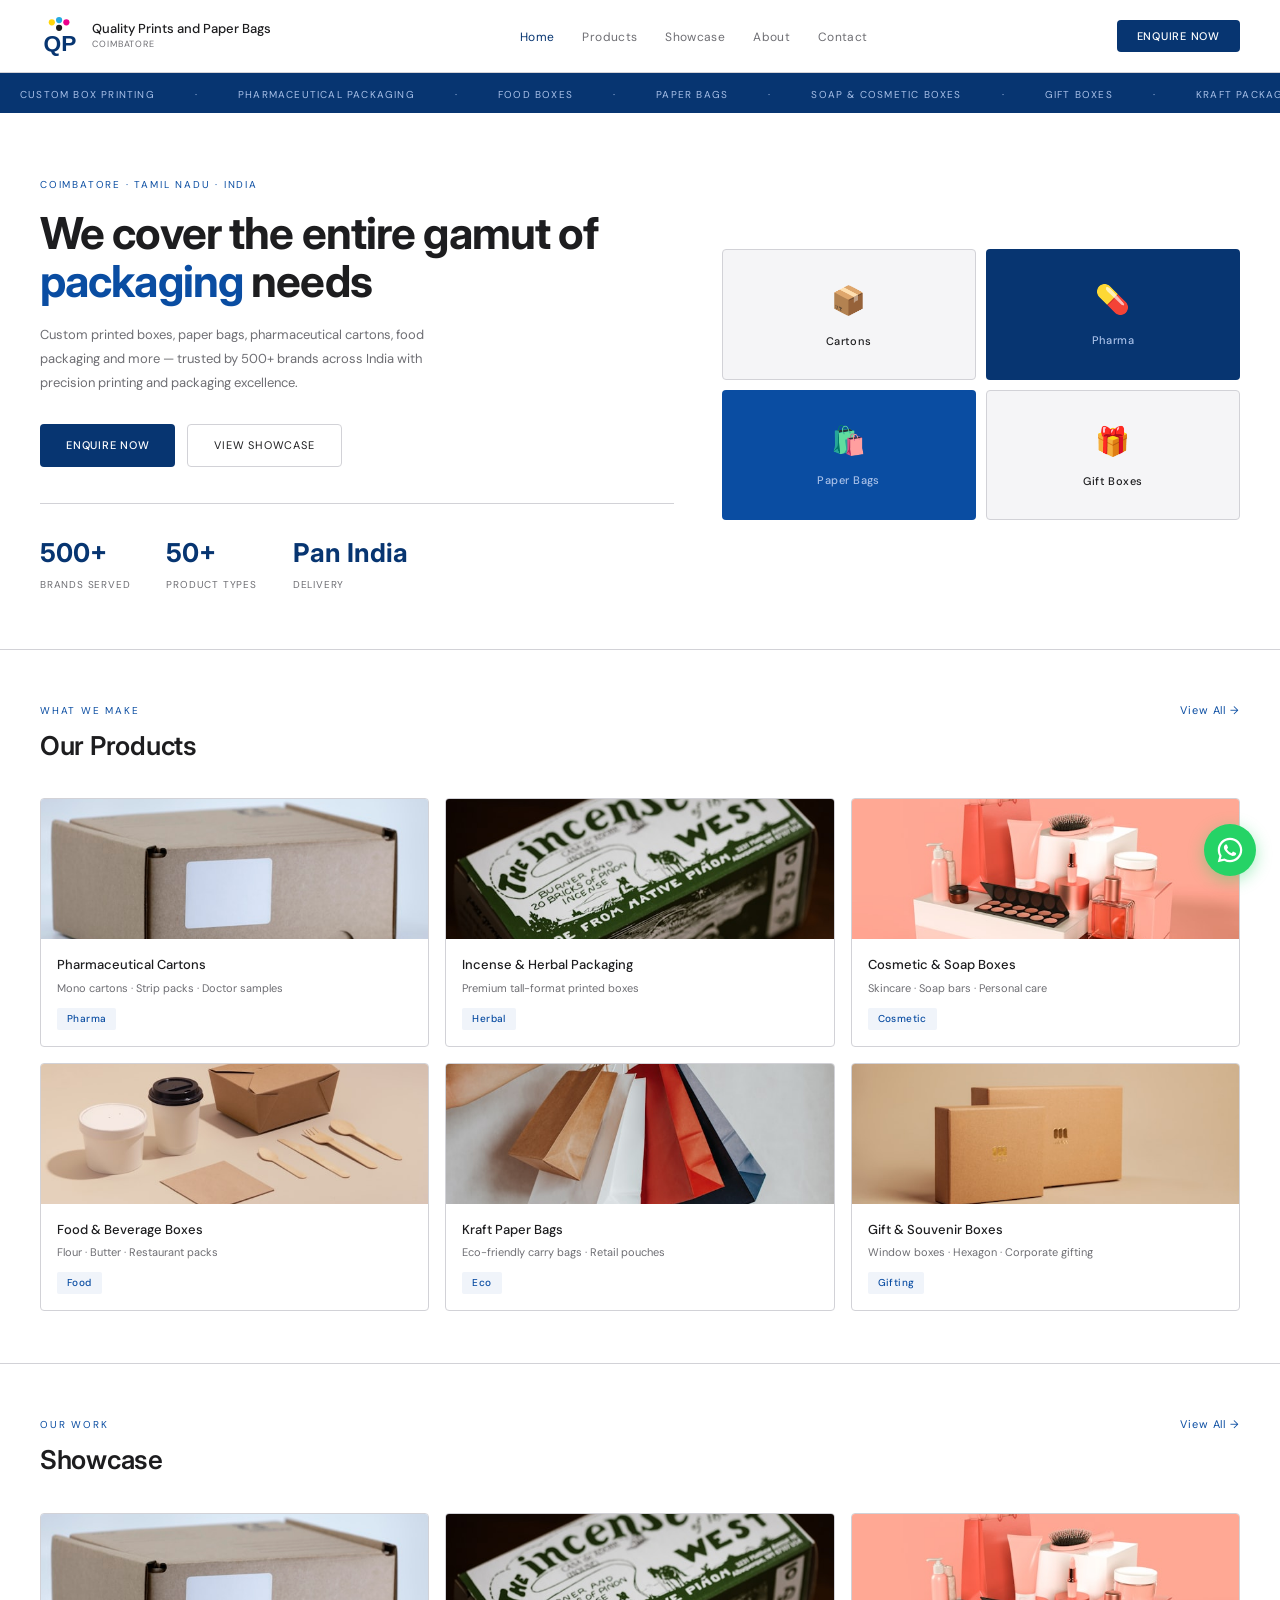
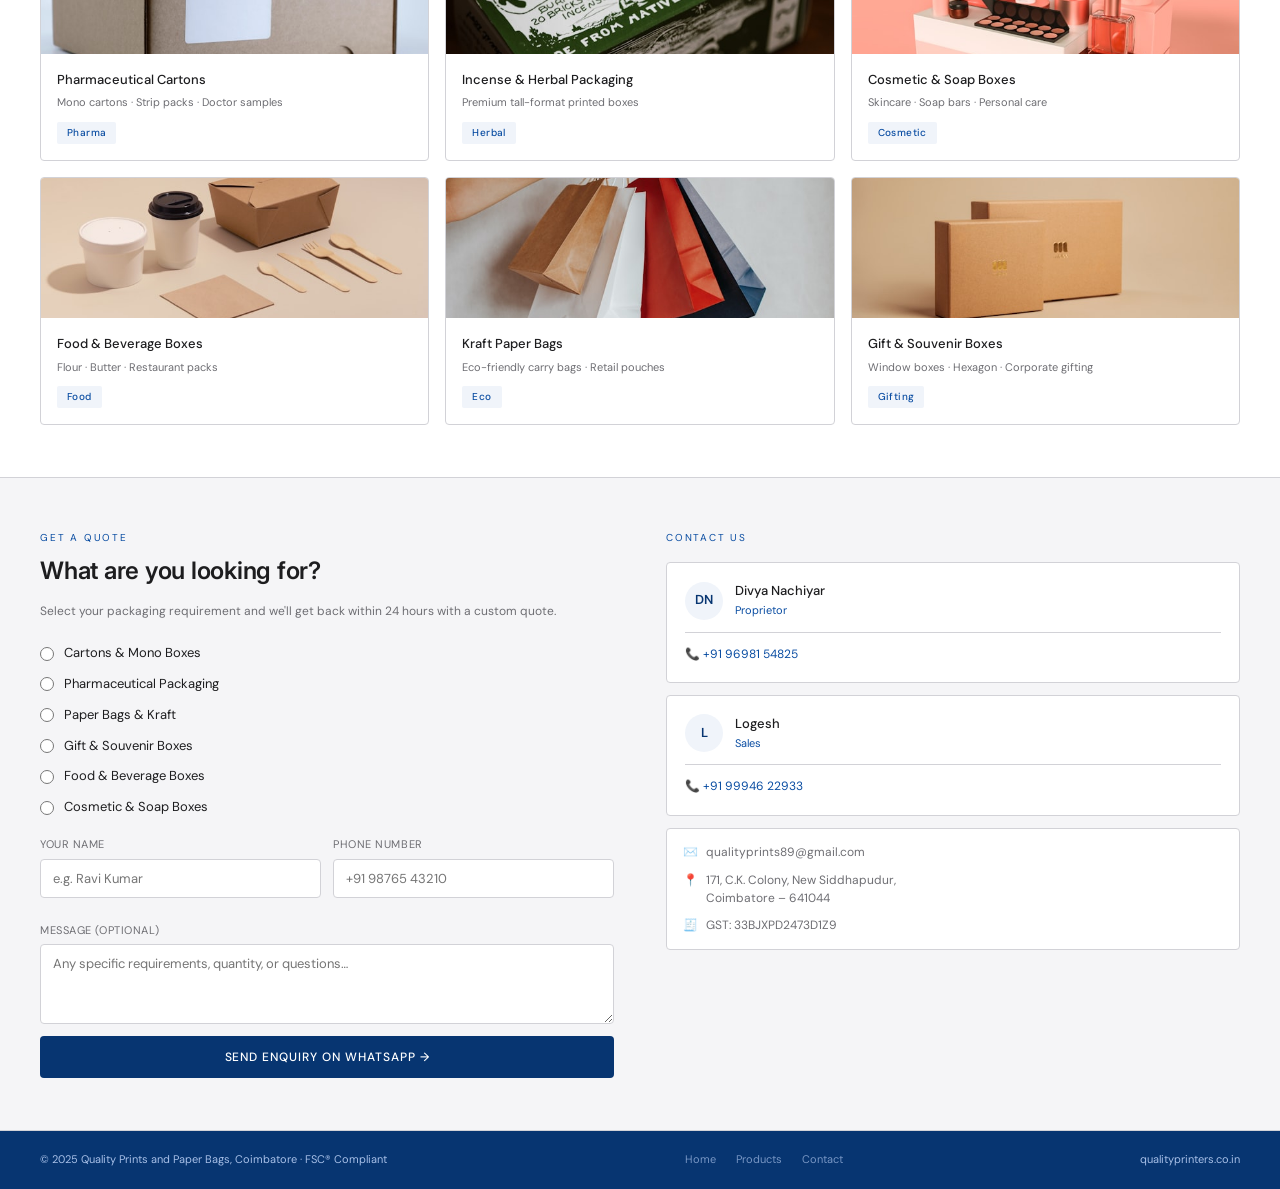
==== commit a75790e6: "Rebrand to navy QP identity: new palette, Apple-style typography, new logo, favicon and OG image" ====
--- a/index.html
+++ b/index.html
@@ -3,6 +3,7 @@
 <head>
 <meta charset="UTF-8"/>
 <meta name="viewport" content="width=device-width,initial-scale=1.0"/>
+<meta name="theme-color" content="#073571"/>
 <meta name="google-site-verification" content="zQbJFf5h-yKwgG4ZIX8KVKbvY1u_C2QKNH0RUx8UALA" />
 <title>Quality Prints and Paper Bags | Custom Packaging Coimbatore</title>
 <meta name="description" content="Quality Prints and Paper Bags, Coimbatore — Custom printed boxes, pharmaceutical cartons, paper bags, food packaging and more. Trusted by 500+ brands across India."/>
@@ -13,7 +14,7 @@
 <meta property="og:url" content="https://qualityprinters.co.in/"/>
 <meta property="og:image" content="https://qualityprinters.co.in/assets/images/og-cover.jpg"/>
 <link rel="canonical" href="https://qualityprinters.co.in/"/>
-<link href="https://fonts.googleapis.com/css2?family=EB+Garamond:ital,wght@0,400;0,500;1,400&family=DM+Sans:wght@300;400;500&display=swap" rel="stylesheet"/>
+<link href="https://fonts.googleapis.com/css2?family=Inter:wght@400;500;600;700&family=DM+Sans:wght@300;400;500&display=swap" rel="stylesheet"/>
 <link rel="icon" type="image/svg+xml" href="assets/images/favicon.svg"/>
 <link rel="icon" type="image/png" sizes="32x32" href="assets/images/favicon-32.png"/>
 <link rel="apple-touch-icon" href="assets/images/apple-touch-icon.png"/>
@@ -73,10 +74,12 @@
 <nav>
   <a class="nav-logo" href="index.html">
     <div class="logo-mark">
-      <svg viewBox="0 0 22 22" fill="none" aria-hidden="true">
-        <path d="M11 2L18 6V15L11 19L4 15V6Z" fill="#4CAF50" opacity="0.85"/>
-        <circle cx="11" cy="11" r="3.5" fill="#1B5E20"/>
-        <path d="M13.5 13.5L17.5 18.5" stroke="#8BC34A" stroke-width="2" stroke-linecap="round"/>
+      <svg viewBox="0 0 44 44" aria-hidden="true">
+        <circle cx="13" cy="7" r="3.4" fill="#FFD60A"/>
+        <circle cx="21" cy="4.5" r="3.4" fill="#27AAE1"/>
+        <circle cx="29" cy="7" r="3.4" fill="#EC008C"/>
+        <circle cx="21" cy="13" r="3.4" fill="#1d1d1f"/>
+        <text x="22" y="39" text-anchor="middle" font-family="Arial, Helvetica, sans-serif" font-size="25" font-weight="bold" fill="#073571">QP</text>
       </svg>
     </div>
     <div class="brand-text">
@@ -165,7 +168,7 @@
   </div>
   <div class="card-grid">
     <div class="product-card">
-      <div class="card-img" style="background:#1B5E20;padding:0"><img src="assets/images/pharma-cartons.jpg" alt="Pharmaceutical Cartons" loading="lazy" style="width:100%;height:100%;object-fit:cover;display:block"/></div>
+      <div class="card-img" style="background:#073571;padding:0"><img src="assets/images/pharma-cartons.jpg" alt="Pharmaceutical Cartons" loading="lazy" style="width:100%;height:100%;object-fit:cover;display:block"/></div>
       <div class="card-body">
         <div class="card-title">Pharmaceutical Cartons</div>
         <div class="card-sub">Mono cartons · Strip packs · Doctor samples</div>
@@ -189,7 +192,7 @@
       </div>
     </div>
     <div class="product-card">
-      <div class="card-img" style="background:#1B5E20;padding:0"><img src="assets/images/food-boxes.jpg" alt="Food and Beverage Boxes" loading="lazy" style="width:100%;height:100%;object-fit:cover;display:block"/></div>
+      <div class="card-img" style="background:#073571;padding:0"><img src="assets/images/food-boxes.jpg" alt="Food and Beverage Boxes" loading="lazy" style="width:100%;height:100%;object-fit:cover;display:block"/></div>
       <div class="card-body">
         <div class="card-title">Food &amp; Beverage Boxes</div>
         <div class="card-sub">Flour · Butter · Restaurant packs</div>
@@ -226,7 +229,7 @@
   </div>
   <div class="card-grid">
     <div class="product-card">
-      <div class="card-img" style="background:#1B5E20;padding:0"><img src="assets/images/pharma-cartons.jpg" alt="Pharmaceutical Cartons" loading="lazy" style="width:100%;height:100%;object-fit:cover;display:block"/></div>
+      <div class="card-img" style="background:#073571;padding:0"><img src="assets/images/pharma-cartons.jpg" alt="Pharmaceutical Cartons" loading="lazy" style="width:100%;height:100%;object-fit:cover;display:block"/></div>
       <div class="card-body">
         <div class="card-title">Pharmaceutical Cartons</div>
         <div class="card-sub">Mono cartons · Strip packs · Doctor samples</div>
@@ -250,7 +253,7 @@
       </div>
     </div>
     <div class="product-card">
-      <div class="card-img" style="background:#1B5E20;padding:0"><img src="assets/images/food-boxes.jpg" alt="Food and Beverage Boxes" loading="lazy" style="width:100%;height:100%;object-fit:cover;display:block"/></div>
+      <div class="card-img" style="background:#073571;padding:0"><img src="assets/images/food-boxes.jpg" alt="Food and Beverage Boxes" loading="lazy" style="width:100%;height:100%;object-fit:cover;display:block"/></div>
       <div class="card-body">
         <div class="card-title">Food &amp; Beverage Boxes</div>
         <div class="card-sub">Flour · Butter · Restaurant packs</div>
--- a/assets/css/style.css
+++ b/assets/css/style.css
@@ -6,15 +6,15 @@
 *,*::before,*::after{box-sizing:border-box;margin:0;padding:0}
 
 :root{
-  --green:#1B5E20;
-  --green2:#2E7D32;
-  --green3:#388E3C;
-  --greenlight:#E8F5E9;
-  --greenmid:#A5D6A7;
-  --text:#1a1a1a;
-  --muted:#6b7280;
-  --border:#e5e7eb;
-  --bg:#f9f9f7;
+  --green:#073571;
+  --green2:#0A4DA2;
+  --green3:#1666C0;
+  --greenlight:#F0F4FA;
+  --greenmid:#A8C0E8;
+  --text:#1d1d1f;
+  --muted:#6e6e73;
+  --border:#d2d2d7;
+  --bg:#f5f5f7;
   --white:#ffffff;
   --shadow:0 1px 3px rgba(0,0,0,.08),0 4px 16px rgba(0,0,0,.04);
   --radius:4px;
@@ -23,7 +23,7 @@
 
 html{scroll-behavior:smooth}
 body{
-  font-family:'EB Garamond',Georgia,serif;
+  font-family:-apple-system,BlinkMacSystemFont,'Segoe UI','Inter','DM Sans',Helvetica,Arial,sans-serif;
   color:var(--text);
   background:var(--white);
   line-height:1.6;
@@ -43,7 +43,7 @@
   text-transform:uppercase;
   margin-bottom:6px;
 }
-.section-title{font-size:26px;font-weight:400;color:var(--text)}
+.section-title{font-size:26px;font-weight:600;letter-spacing:-0.01em;color:var(--text)}
 .section-header{display:flex;justify-content:space-between;align-items:baseline;margin-bottom:32px}
 .view-all{
   font-family:'DM Sans',sans-serif;
@@ -105,13 +105,13 @@
 }
 .nav-logo{display:flex;align-items:center;gap:12px;text-decoration:none}
 .logo-mark{
-  width:36px;height:36px;
-  background:var(--green);
-  border-radius:6px;
+  width:40px;height:40px;
+  background:none;
+  border-radius:0;
   display:flex;align-items:center;justify-content:center;
   flex-shrink:0;
 }
-.logo-mark svg{width:22px;height:22px}
+.logo-mark svg{width:40px;height:40px}
 .brand-text .name{
   font-family:'DM Sans',sans-serif;
   font-weight:500;font-size:13px;
@@ -169,7 +169,7 @@
 }
 .nav-overlay.open{display:flex}
 .nav-overlay a{
-  font-family:'EB Garamond',serif;
+  font-family:inherit;
   font-size:28px;color:var(--text);
   transition:color var(--transition);
 }
@@ -212,8 +212,8 @@
   color:var(--green2);text-transform:uppercase;
   margin-bottom:16px;
 }
-.hero h1{font-size:42px;font-weight:400;line-height:1.12;color:var(--text);margin-bottom:18px}
-.hero h1 em{color:var(--green2);font-style:italic}
+.hero h1{font-size:44px;font-weight:700;line-height:1.1;letter-spacing:-0.02em;color:var(--text);margin-bottom:18px}
+.hero h1 em{color:var(--green2);font-style:normal}
 .hero > div > p{
   font-family:'DM Sans',sans-serif;
   font-size:13px;color:var(--muted);
@@ -226,7 +226,7 @@
   border-top:1px solid var(--border);
   flex-wrap:wrap;
 }
-.stat-num{font-size:26px;font-weight:400;color:var(--green)}
+.stat-num{font-size:26px;font-weight:700;color:var(--green)}
 .stat-label{
   font-family:'DM Sans',sans-serif;
   font-size:10px;color:var(--muted);
@@ -313,7 +313,7 @@
   gap:52px;padding:52px 40px;
   background:var(--bg);border-bottom:1px solid var(--border);
 }
-.enq-form h2{font-size:24px;font-weight:400;color:var(--text);margin-bottom:10px}
+.enq-form h2{font-size:24px;font-weight:600;letter-spacing:-0.01em;color:var(--text);margin-bottom:10px}
 .enq-form > p{
   font-family:'DM Sans',sans-serif;
   font-size:12px;color:var(--muted);
@@ -398,7 +398,7 @@
   border-bottom:1px solid var(--border);
   background:var(--bg);
 }
-.page-hero h1{font-size:36px;font-weight:400;color:var(--text);margin-bottom:12px}
+.page-hero h1{font-size:38px;font-weight:700;letter-spacing:-0.02em;color:var(--text);margin-bottom:12px}
 .page-hero p{
   font-family:'DM Sans',sans-serif;font-size:13px;
   color:var(--muted);max-width:560px;line-height:1.8;
@@ -410,7 +410,7 @@
   border-bottom:1px solid var(--border);
   align-items:center;
 }
-.about-story-text h2{font-size:28px;font-weight:400;margin-bottom:16px}
+.about-story-text h2{font-size:28px;font-weight:600;letter-spacing:-0.01em;margin-bottom:16px}
 .about-story-text p{
   font-family:'DM Sans',sans-serif;font-size:13px;
   color:var(--muted);line-height:1.85;margin-bottom:14px;
@@ -590,7 +590,7 @@
 
 /* FAQ */
 .faq{max-width:840px;margin:0 auto;padding:56px 40px 72px}
-.faq h2{font-size:26px;font-weight:400;margin-bottom:24px}
+.faq h2{font-size:26px;font-weight:600;letter-spacing:-0.01em;margin-bottom:24px}
 .faq-item{border:1px solid var(--border);border-radius:var(--radius);margin-bottom:10px;background:var(--white)}
 .faq-item summary{
   cursor:pointer;list-style:none;display:flex;justify-content:space-between;align-items:center;
@@ -608,3 +608,6 @@
   color:var(--muted);line-height:1.7;
 }
 @media(max-width:640px){.faq{padding:40px 20px 56px}}
+
+/* Navy rebrand refinements */
+.page-hero h1 em,.faq h2 em,.about-story-text h2 em{font-style:normal;color:var(--green2)}
